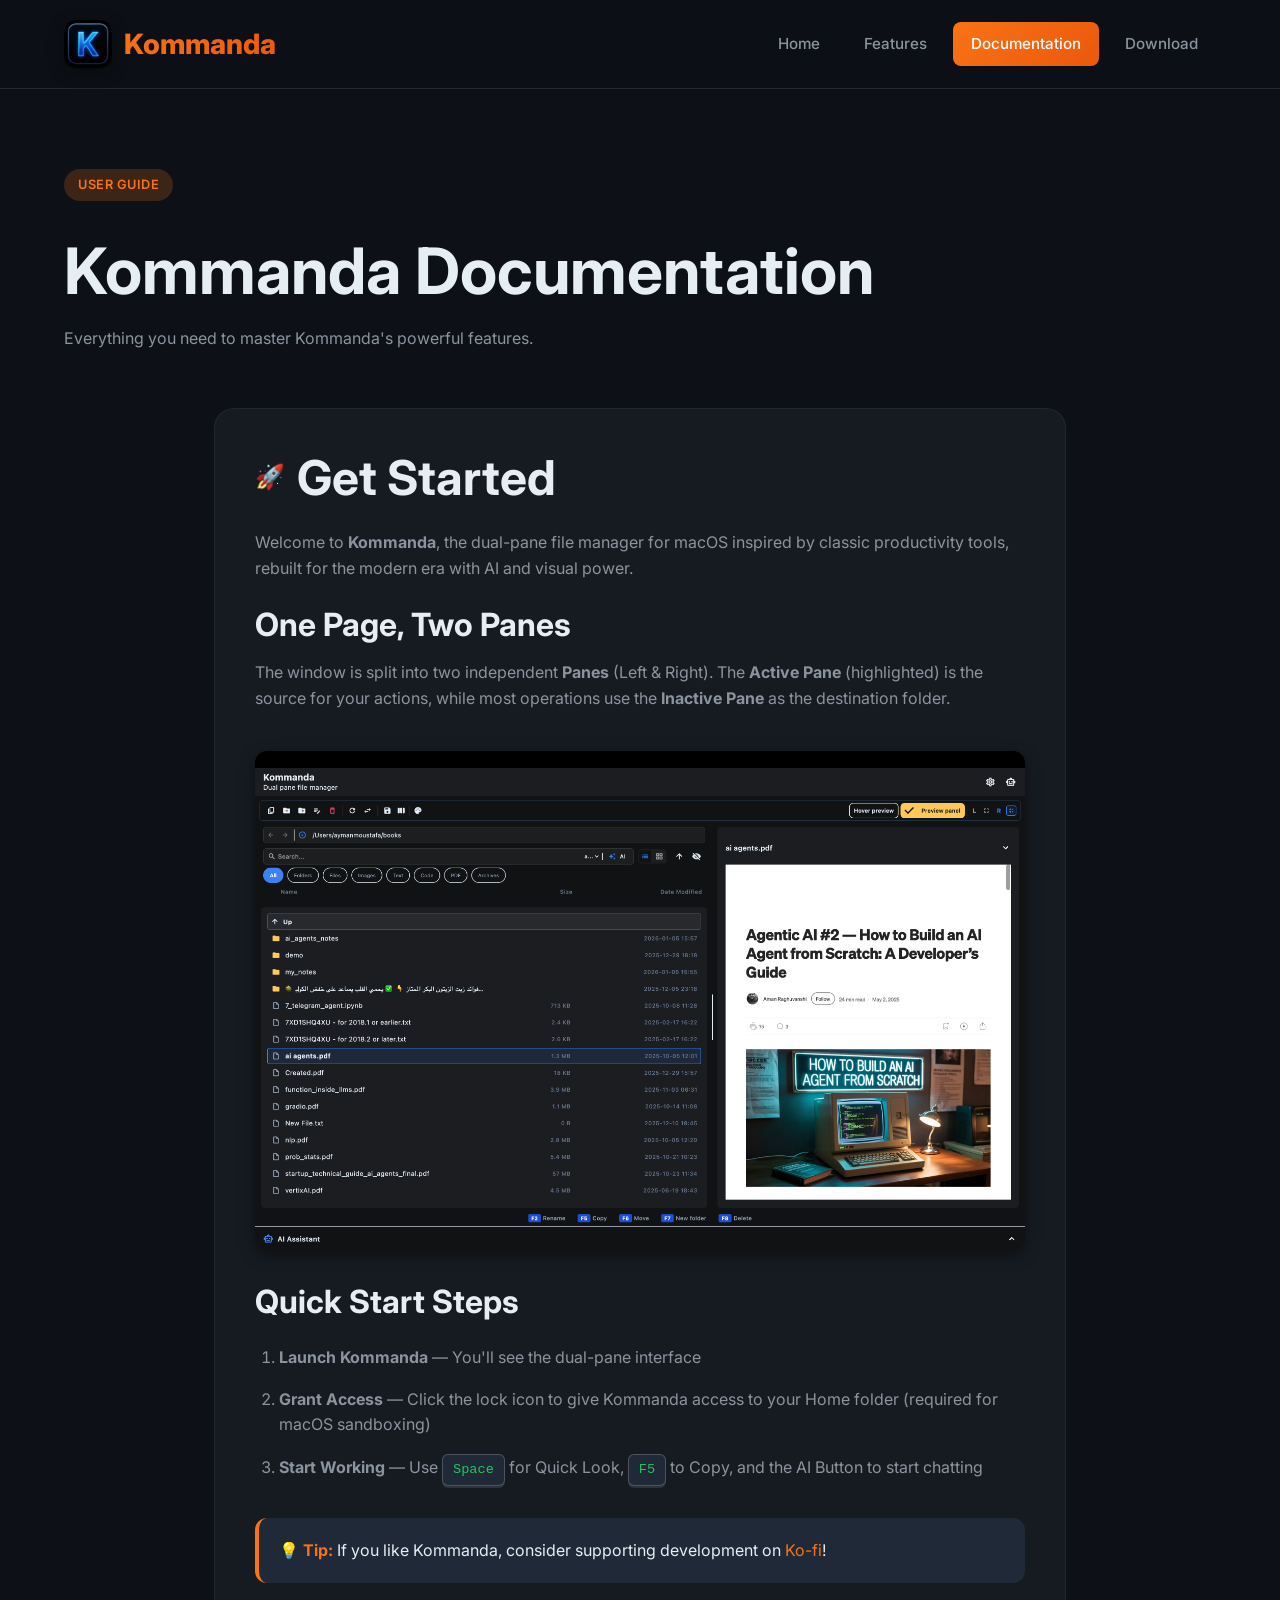
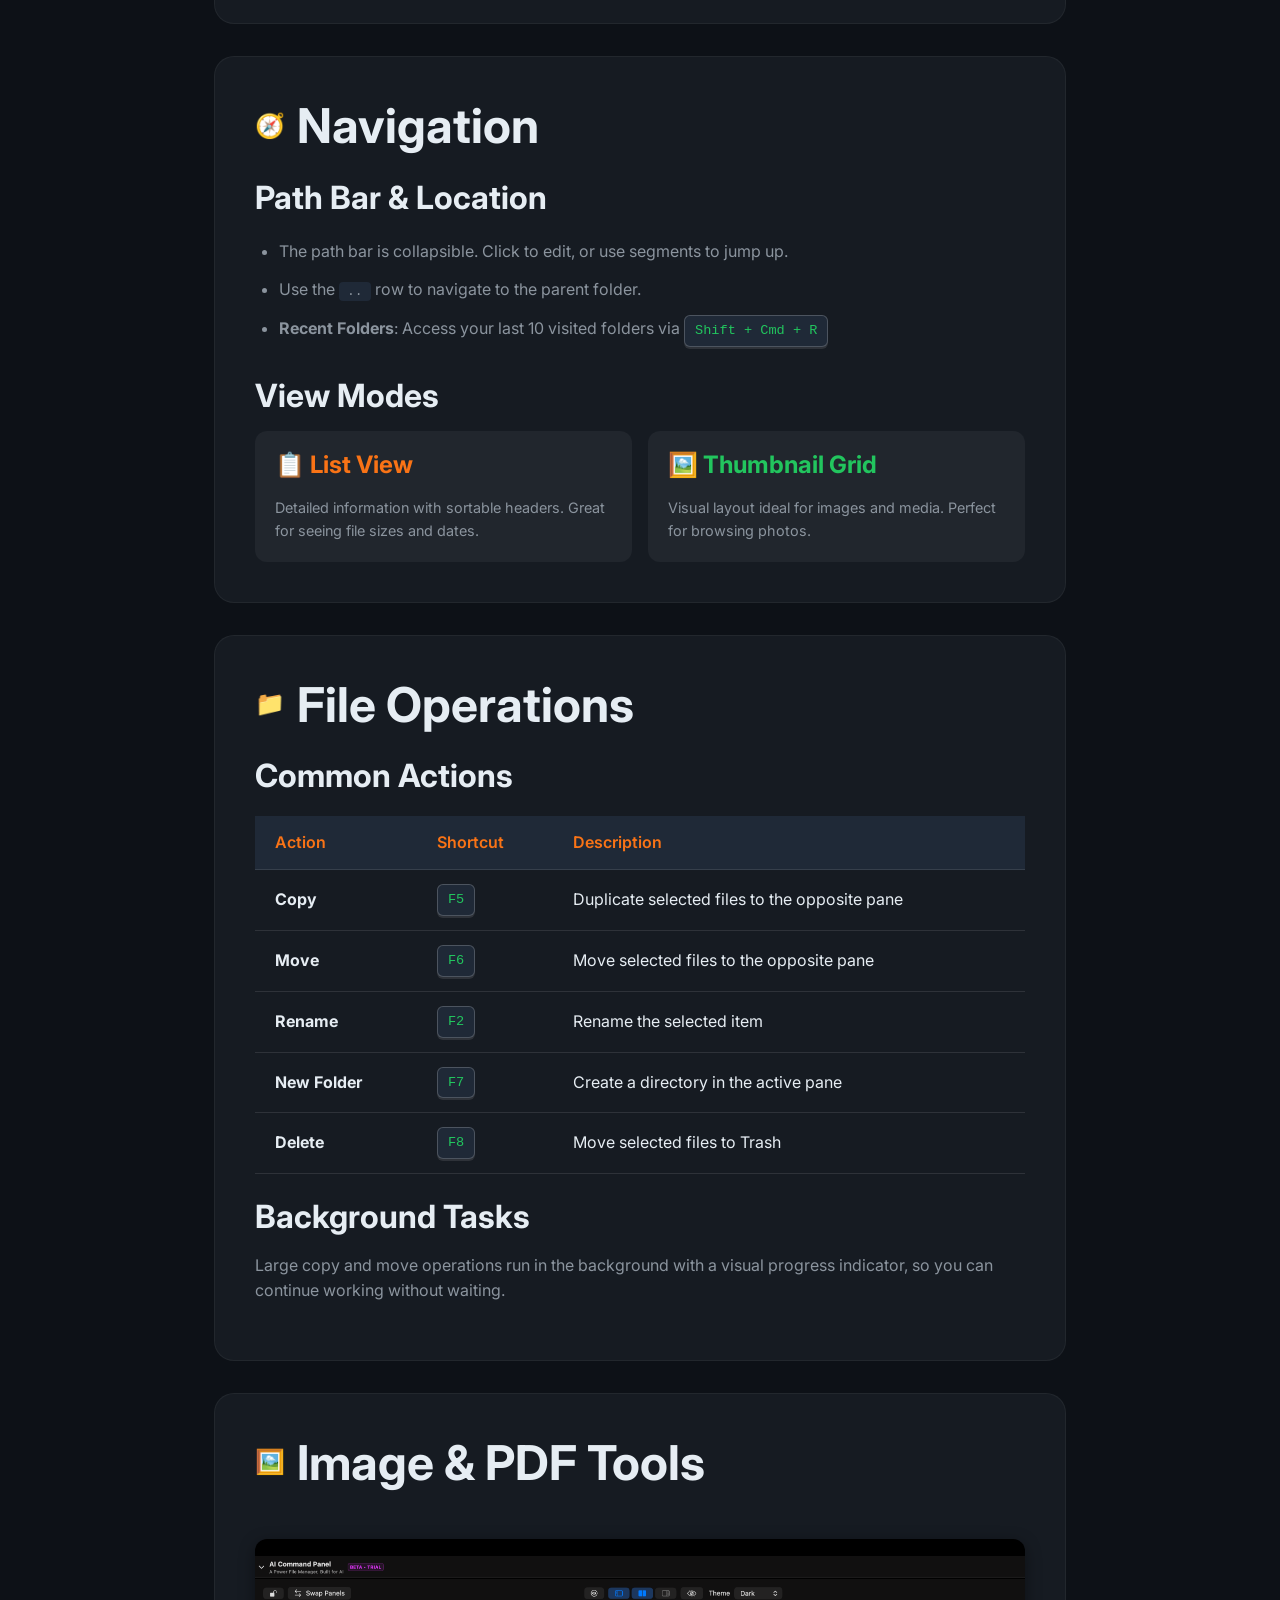
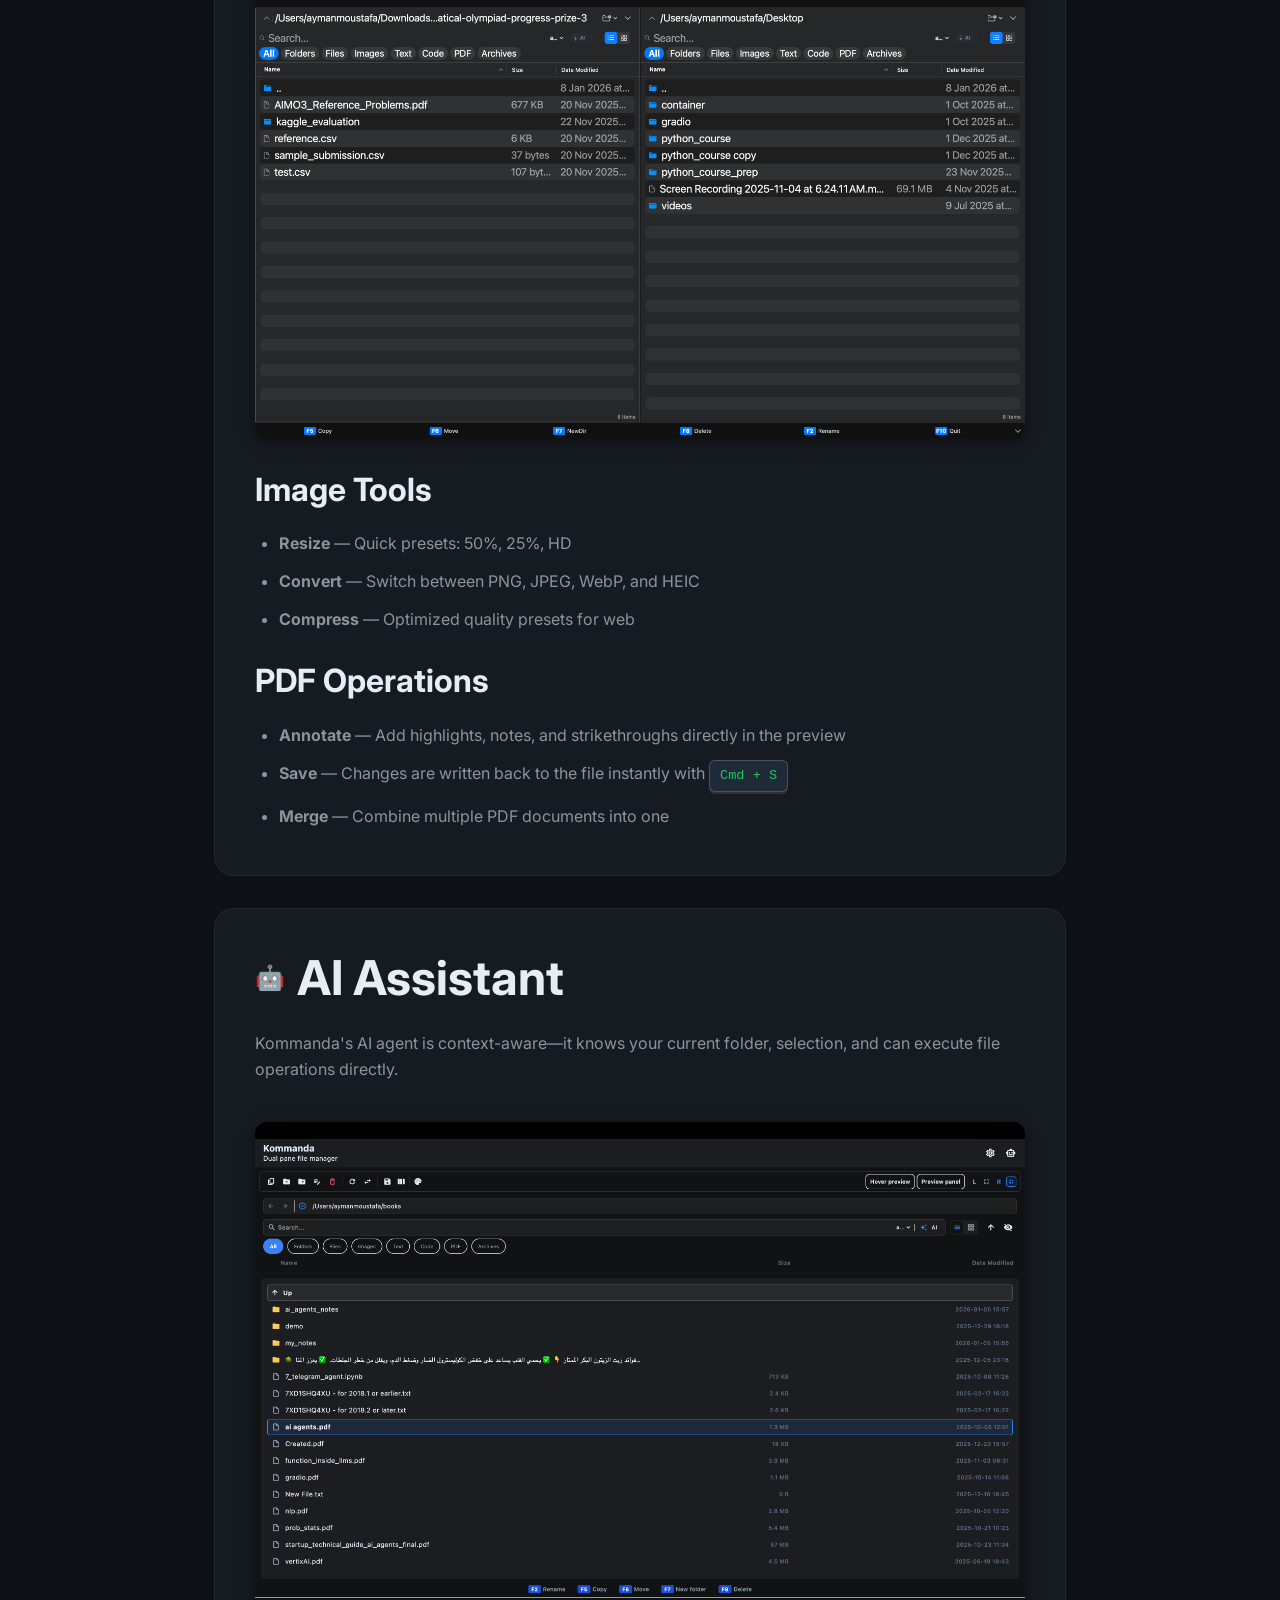
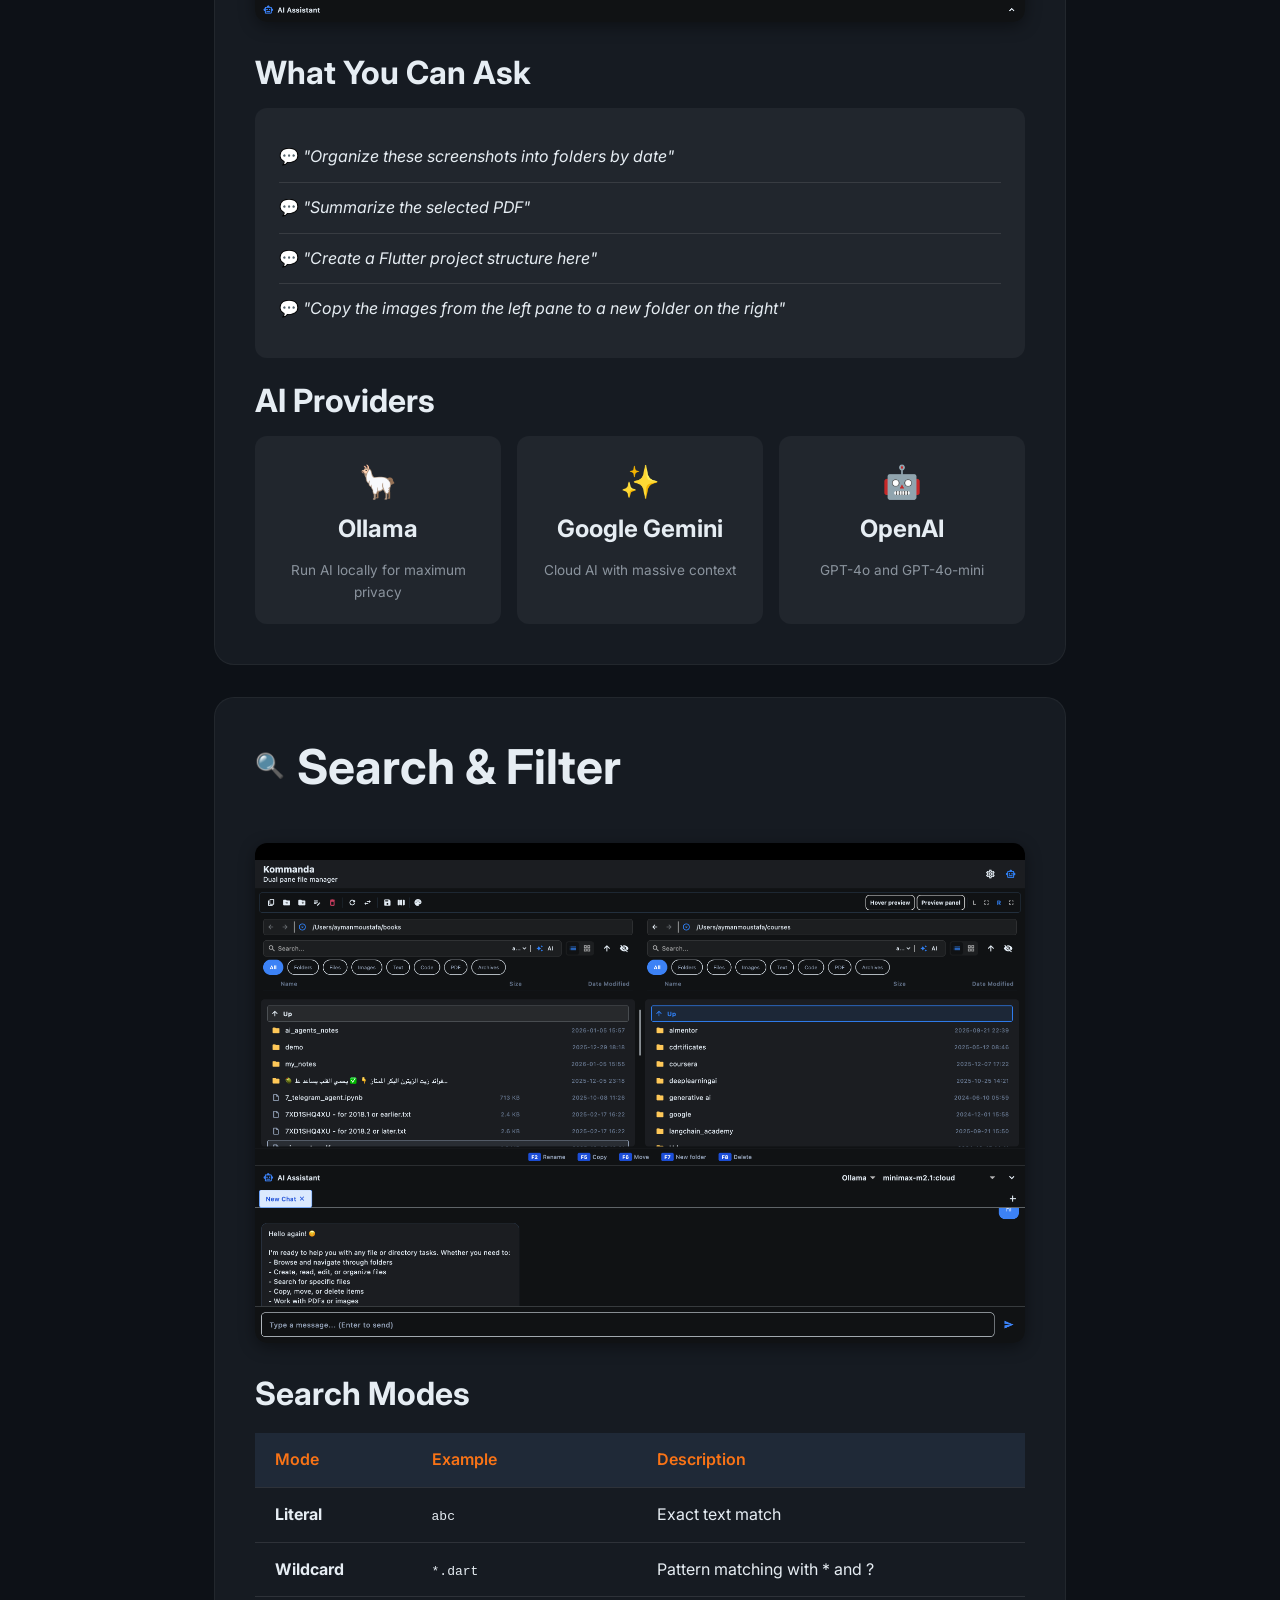
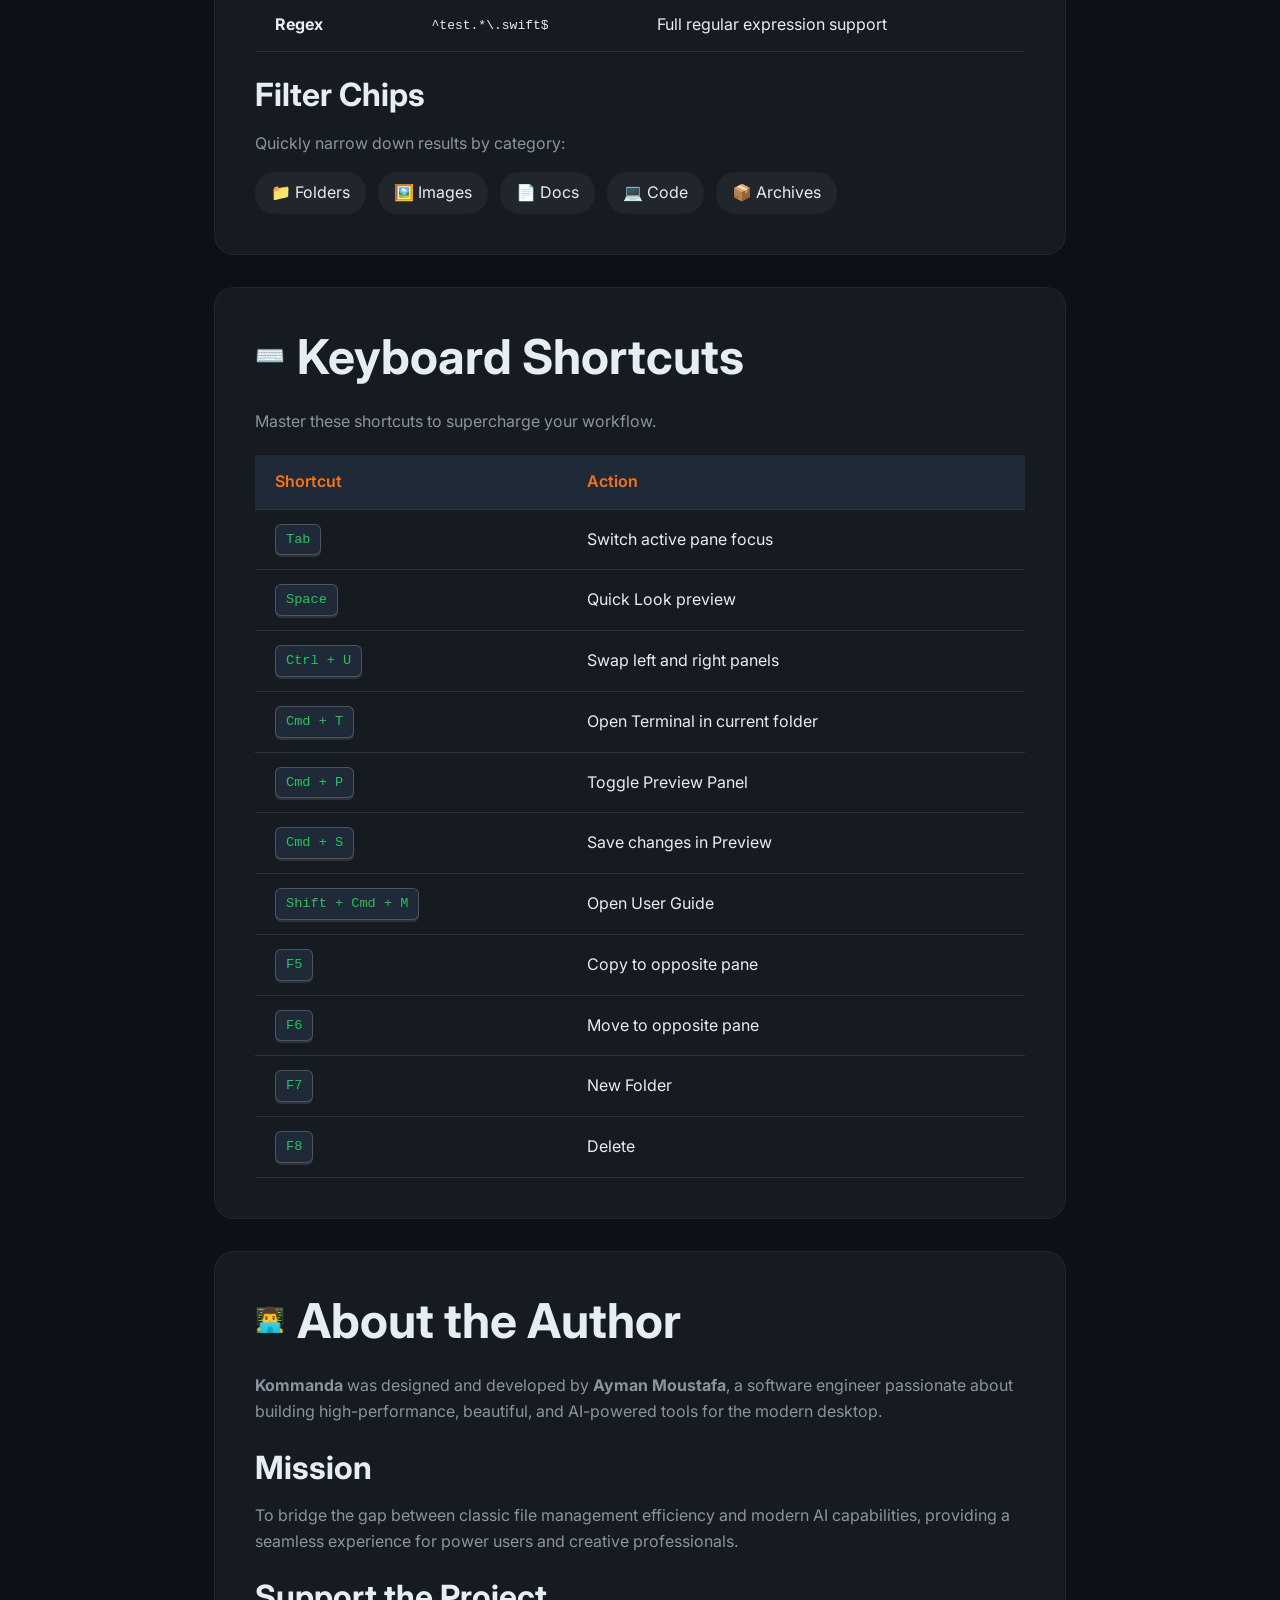
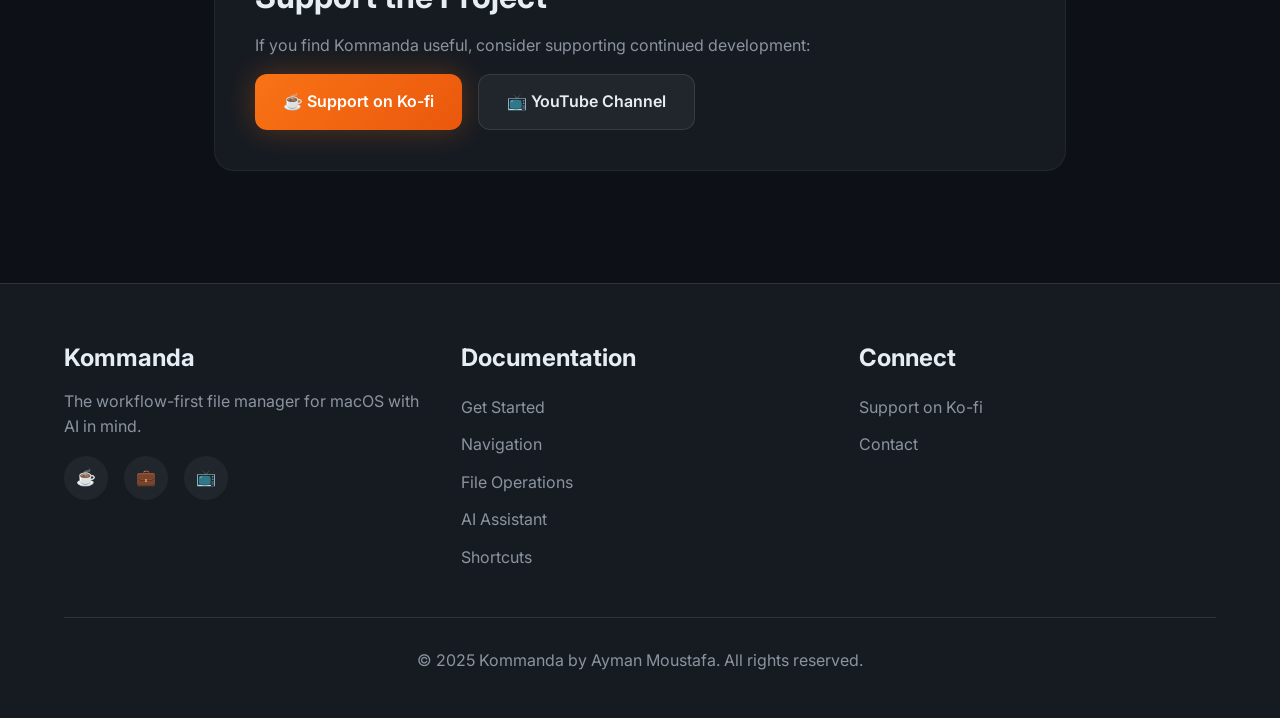
==== documentation.html @ 63f9eded "Launch new Kommanda website with dark theme" ====
<!DOCTYPE html>
<html lang="en">

<head>
    <meta charset="UTF-8">
    <meta name="viewport" content="width=device-width, initial-scale=1.0">
    <title>Documentation – Kommanda File Manager</title>
    <link rel="stylesheet" href="style.css">
    <link rel="icon" type="image/png" href="assets/images/app_icon.png">

    <meta name="description"
        content="Complete documentation for Kommanda: Getting started, navigation, file operations, AI assistant, search, and keyboard shortcuts.">
</head>

<body>
    <!-- Header -->
    <header>
        <div class="container header-content">
            <a href="index.html" class="logo">
                <img src="assets/images/app_icon.png" alt="Kommanda Logo">
                <span class="logo-text">Kommanda</span>
            </a>
            <nav>
                <a href="index.html">Home</a>
                <a href="features.html">Features</a>
                <a href="documentation.html" class="active">Documentation</a>
                <a href="kommanda.html">Download</a>
            </nav>
        </div>
    </header>

    <!-- Docs Header -->
    <section class="section" style="padding-top: 80px; padding-bottom: 40px;">
        <div class="container">
            <span class="badge badge-orange">User Guide</span>
            <h1 class="mt-4">Kommanda Documentation</h1>
            <p>Everything you need to master Kommanda's powerful features.</p>
        </div>
    </section>

    <!-- Documentation Content -->
    <section class="section" style="padding-top: 0;">
        <div class="container docs-content">

            <!-- Getting Started -->
            <div class="docs-section" id="get-started">
                <h2><span>🚀</span> Get Started</h2>
                <p>Welcome to <strong>Kommanda</strong>, the dual-pane file manager for macOS inspired by classic
                    productivity tools, rebuilt for the modern era with AI and visual power.</p>

                <h3 style="margin-top: 24px;">One Page, Two Panes</h3>
                <p>The window is split into two independent <strong>Panes</strong> (Left & Right). The <strong>Active
                        Pane</strong> (highlighted) is the source for your actions, while most operations use the
                    <strong>Inactive Pane</strong> as the destination folder.</p>

                <img src="assets/images/macos/dual-pane-overview.png" alt="Kommanda Dual-Pane Interface">

                <h3>Quick Start Steps</h3>
                <ol style="color: var(--text-secondary); padding-left: 24px;">
                    <li style="padding: 8px 0;"><strong>Launch Kommanda</strong> — You'll see the dual-pane interface
                    </li>
                    <li style="padding: 8px 0;"><strong>Grant Access</strong> — Click the lock icon to give Kommanda
                        access to your Home folder (required for macOS sandboxing)</li>
                    <li style="padding: 8px 0;"><strong>Start Working</strong> — Use <kbd class="kbd">Space</kbd> for
                        Quick Look, <kbd class="kbd">F5</kbd> to Copy, and the AI Button to start chatting</li>
                </ol>

                <div
                    style="margin-top: 24px; padding: 20px; background: var(--bg-tertiary); border-radius: var(--radius-md); border-left: 4px solid var(--accent-orange);">
                    <strong style="color: var(--accent-orange);">💡 Tip:</strong> If you like Kommanda, consider
                    supporting development on <a href="https://ko-fi.com/W7W61DDVO5" target="_blank">Ko-fi</a>!
                </div>
            </div>

            <!-- Navigation -->
            <div class="docs-section" id="navigation">
                <h2><span>🧭</span> Navigation</h2>

                <h3>Path Bar & Location</h3>
                <ul style="color: var(--text-secondary); padding-left: 24px;">
                    <li style="padding: 6px 0;">The path bar is collapsible. Click to edit, or use segments to jump up.
                    </li>
                    <li style="padding: 6px 0;">Use the <code
                            style="background: var(--bg-tertiary); padding: 2px 8px; border-radius: 4px;">..</code> row
                        to navigate to the parent folder.</li>
                    <li style="padding: 6px 0;"><strong>Recent Folders</strong>: Access your last 10 visited folders via
                        <kbd class="kbd">Shift + Cmd + R</kbd></li>
                </ul>

                <h3 style="margin-top: 24px;">View Modes</h3>
                <div style="display: grid; grid-template-columns: 1fr 1fr; gap: 16px; margin-top: 16px;">
                    <div style="background: var(--bg-card); padding: 20px; border-radius: var(--radius-md);">
                        <h4 style="color: var(--accent-orange);">📋 List View</h4>
                        <p style="margin: 0; font-size: 0.9rem;">Detailed information with sortable headers. Great for
                            seeing file sizes and dates.</p>
                    </div>
                    <div style="background: var(--bg-card); padding: 20px; border-radius: var(--radius-md);">
                        <h4 style="color: var(--accent-green);">🖼️ Thumbnail Grid</h4>
                        <p style="margin: 0; font-size: 0.9rem;">Visual layout ideal for images and media. Perfect for
                            browsing photos.</p>
                    </div>
                </div>
            </div>

            <!-- File Operations -->
            <div class="docs-section" id="file-operations">
                <h2><span>📁</span> File Operations</h2>

                <h3>Common Actions</h3>
                <table class="shortcuts-table">
                    <thead>
                        <tr>
                            <th>Action</th>
                            <th>Shortcut</th>
                            <th>Description</th>
                        </tr>
                    </thead>
                    <tbody>
                        <tr>
                            <td><strong>Copy</strong></td>
                            <td><kbd class="kbd">F5</kbd></td>
                            <td>Duplicate selected files to the opposite pane</td>
                        </tr>
                        <tr>
                            <td><strong>Move</strong></td>
                            <td><kbd class="kbd">F6</kbd></td>
                            <td>Move selected files to the opposite pane</td>
                        </tr>
                        <tr>
                            <td><strong>Rename</strong></td>
                            <td><kbd class="kbd">F2</kbd></td>
                            <td>Rename the selected item</td>
                        </tr>
                        <tr>
                            <td><strong>New Folder</strong></td>
                            <td><kbd class="kbd">F7</kbd></td>
                            <td>Create a directory in the active pane</td>
                        </tr>
                        <tr>
                            <td><strong>Delete</strong></td>
                            <td><kbd class="kbd">F8</kbd></td>
                            <td>Move selected files to Trash</td>
                        </tr>
                    </tbody>
                </table>

                <h3 style="margin-top: 24px;">Background Tasks</h3>
                <p>Large copy and move operations run in the background with a visual progress indicator, so you can
                    continue working without waiting.</p>
            </div>

            <!-- Image & PDF -->
            <div class="docs-section" id="image-pdf">
                <h2><span>🖼️</span> Image & PDF Tools</h2>

                <img src="assets/images/macos/pdf-annotation.png" alt="PDF Annotation in Kommanda">

                <h3>Image Tools</h3>
                <ul style="color: var(--text-secondary); padding-left: 24px;">
                    <li style="padding: 6px 0;"><strong>Resize</strong> — Quick presets: 50%, 25%, HD</li>
                    <li style="padding: 6px 0;"><strong>Convert</strong> — Switch between PNG, JPEG, WebP, and HEIC</li>
                    <li style="padding: 6px 0;"><strong>Compress</strong> — Optimized quality presets for web</li>
                </ul>

                <h3 style="margin-top: 24px;">PDF Operations</h3>
                <ul style="color: var(--text-secondary); padding-left: 24px;">
                    <li style="padding: 6px 0;"><strong>Annotate</strong> — Add highlights, notes, and strikethroughs
                        directly in the preview</li>
                    <li style="padding: 6px 0;"><strong>Save</strong> — Changes are written back to the file instantly
                        with <kbd class="kbd">Cmd + S</kbd></li>
                    <li style="padding: 6px 0;"><strong>Merge</strong> — Combine multiple PDF documents into one</li>
                </ul>
            </div>

            <!-- AI Assistant -->
            <div class="docs-section" id="ai-assistant">
                <h2><span>🤖</span> AI Assistant</h2>
                <p>Kommanda's AI agent is context-aware—it knows your current folder, selection, and can execute file
                    operations directly.</p>

                <img src="assets/images/macos/ai-chat-panel.png" alt="AI Assistant Panel">

                <h3>What You Can Ask</h3>
                <div
                    style="background: var(--bg-card); padding: 24px; border-radius: var(--radius-md); margin-top: 16px;">
                    <div style="padding: 12px 0; border-bottom: 1px solid rgba(255,255,255,0.1);">
                        <span style="color: var(--accent-green);">💬</span> <em>"Organize these screenshots into folders
                            by date"</em>
                    </div>
                    <div style="padding: 12px 0; border-bottom: 1px solid rgba(255,255,255,0.1);">
                        <span style="color: var(--accent-green);">💬</span> <em>"Summarize the selected PDF"</em>
                    </div>
                    <div style="padding: 12px 0; border-bottom: 1px solid rgba(255,255,255,0.1);">
                        <span style="color: var(--accent-green);">💬</span> <em>"Create a Flutter project structure
                            here"</em>
                    </div>
                    <div style="padding: 12px 0;">
                        <span style="color: var(--accent-green);">💬</span> <em>"Copy the images from the left pane to a
                            new folder on the right"</em>
                    </div>
                </div>

                <h3 style="margin-top: 24px;">AI Providers</h3>
                <div style="display: grid; grid-template-columns: repeat(3, 1fr); gap: 16px; margin-top: 16px;">
                    <div
                        style="background: var(--bg-card); padding: 20px; border-radius: var(--radius-md); text-align: center;">
                        <div style="font-size: 2rem; margin-bottom: 8px;">🦙</div>
                        <h4>Ollama</h4>
                        <p style="font-size: 0.85rem; margin: 0;">Run AI locally for maximum privacy</p>
                    </div>
                    <div
                        style="background: var(--bg-card); padding: 20px; border-radius: var(--radius-md); text-align: center;">
                        <div style="font-size: 2rem; margin-bottom: 8px;">✨</div>
                        <h4>Google Gemini</h4>
                        <p style="font-size: 0.85rem; margin: 0;">Cloud AI with massive context</p>
                    </div>
                    <div
                        style="background: var(--bg-card); padding: 20px; border-radius: var(--radius-md); text-align: center;">
                        <div style="font-size: 2rem; margin-bottom: 8px;">🤖</div>
                        <h4>OpenAI</h4>
                        <p style="font-size: 0.85rem; margin: 0;">GPT-4o and GPT-4o-mini</p>
                    </div>
                </div>
            </div>

            <!-- Search & Filter -->
            <div class="docs-section" id="search-filter">
                <h2><span>🔍</span> Search & Filter</h2>

                <img src="assets/images/macos/search-filter.png" alt="Search and Filter Interface">

                <h3>Search Modes</h3>
                <table class="shortcuts-table">
                    <thead>
                        <tr>
                            <th>Mode</th>
                            <th>Example</th>
                            <th>Description</th>
                        </tr>
                    </thead>
                    <tbody>
                        <tr>
                            <td><strong>Literal</strong></td>
                            <td><code>abc</code></td>
                            <td>Exact text match</td>
                        </tr>
                        <tr>
                            <td><strong>Wildcard</strong></td>
                            <td><code>*.dart</code></td>
                            <td>Pattern matching with * and ?</td>
                        </tr>
                        <tr>
                            <td><strong>Regex</strong></td>
                            <td><code>^test.*\.swift$</code></td>
                            <td>Full regular expression support</td>
                        </tr>
                    </tbody>
                </table>

                <h3 style="margin-top: 24px;">Filter Chips</h3>
                <p>Quickly narrow down results by category:</p>
                <div style="display: flex; gap: 12px; flex-wrap: wrap; margin-top: 12px;">
                    <span style="background: var(--bg-card); padding: 8px 16px; border-radius: 20px;">📁 Folders</span>
                    <span style="background: var(--bg-card); padding: 8px 16px; border-radius: 20px;">🖼️ Images</span>
                    <span style="background: var(--bg-card); padding: 8px 16px; border-radius: 20px;">📄 Docs</span>
                    <span style="background: var(--bg-card); padding: 8px 16px; border-radius: 20px;">💻 Code</span>
                    <span style="background: var(--bg-card); padding: 8px 16px; border-radius: 20px;">📦 Archives</span>
                </div>
            </div>

            <!-- Keyboard Shortcuts -->
            <div class="docs-section" id="shortcuts">
                <h2><span>⌨️</span> Keyboard Shortcuts</h2>
                <p>Master these shortcuts to supercharge your workflow.</p>

                <table class="shortcuts-table">
                    <thead>
                        <tr>
                            <th>Shortcut</th>
                            <th>Action</th>
                        </tr>
                    </thead>
                    <tbody>
                        <tr>
                            <td><kbd class="kbd">Tab</kbd></td>
                            <td>Switch active pane focus</td>
                        </tr>
                        <tr>
                            <td><kbd class="kbd">Space</kbd></td>
                            <td>Quick Look preview</td>
                        </tr>
                        <tr>
                            <td><kbd class="kbd">Ctrl + U</kbd></td>
                            <td>Swap left and right panels</td>
                        </tr>
                        <tr>
                            <td><kbd class="kbd">Cmd + T</kbd></td>
                            <td>Open Terminal in current folder</td>
                        </tr>
                        <tr>
                            <td><kbd class="kbd">Cmd + P</kbd></td>
                            <td>Toggle Preview Panel</td>
                        </tr>
                        <tr>
                            <td><kbd class="kbd">Cmd + S</kbd></td>
                            <td>Save changes in Preview</td>
                        </tr>
                        <tr>
                            <td><kbd class="kbd">Shift + Cmd + M</kbd></td>
                            <td>Open User Guide</td>
                        </tr>
                        <tr>
                            <td><kbd class="kbd">F5</kbd></td>
                            <td>Copy to opposite pane</td>
                        </tr>
                        <tr>
                            <td><kbd class="kbd">F6</kbd></td>
                            <td>Move to opposite pane</td>
                        </tr>
                        <tr>
                            <td><kbd class="kbd">F7</kbd></td>
                            <td>New Folder</td>
                        </tr>
                        <tr>
                            <td><kbd class="kbd">F8</kbd></td>
                            <td>Delete</td>
                        </tr>
                    </tbody>
                </table>
            </div>

            <!-- About Author -->
            <div class="docs-section" id="about">
                <h2><span>👨‍💻</span> About the Author</h2>
                <p><strong>Kommanda</strong> was designed and developed by <strong>Ayman Moustafa</strong>, a software
                    engineer passionate about building high-performance, beautiful, and AI-powered tools for the modern
                    desktop.</p>

                <h3 style="margin-top: 24px;">Mission</h3>
                <p>To bridge the gap between classic file management efficiency and modern AI capabilities, providing a
                    seamless experience for power users and creative professionals.</p>

                <h3 style="margin-top: 24px;">Support the Project</h3>
                <p>If you find Kommanda useful, consider supporting continued development:</p>
                <div class="btn-group" style="margin-top: 16px;">
                    <a href="https://ko-fi.com/W7W61DDVO5" class="btn btn-primary" target="_blank">☕ Support on
                        Ko-fi</a>
                    <a href="https://www.youtube.com/@BitsNBytesAI" class="btn btn-secondary" target="_blank">📺 YouTube
                        Channel</a>
                </div>
            </div>

        </div>
    </section>

    <!-- Footer -->
    <footer>
        <div class="container">
            <div class="footer-content">
                <div class="footer-section">
                    <h4>Kommanda</h4>
                    <p style="color: var(--text-secondary);">The workflow-first file manager for macOS with AI in mind.
                    </p>
                    <div class="social-links">
                        <a href="https://ko-fi.com/W7W61DDVO5" target="_blank" title="Support on Ko-fi">☕</a>
                        <a href="https://www.linkedin.com/in/ayman-hamed-moustafa/" target="_blank"
                            title="LinkedIn">💼</a>
                        <a href="https://www.youtube.com/@BitsNBytesAI" target="_blank" title="YouTube">📺</a>
                    </div>
                </div>
                <div class="footer-section">
                    <h4>Documentation</h4>
                    <a href="#get-started">Get Started</a>
                    <a href="#navigation">Navigation</a>
                    <a href="#file-operations">File Operations</a>
                    <a href="#ai-assistant">AI Assistant</a>
                    <a href="#shortcuts">Shortcuts</a>
                </div>
                <div class="footer-section">
                    <h4>Connect</h4>
                    <a href="https://ko-fi.com/W7W61DDVO5" target="_blank">Support on Ko-fi</a>
                    <a href="mailto:ayman3000@gmail.com">Contact</a>
                </div>
            </div>
            <div class="footer-bottom">
                <p>&copy; 2025 Kommanda by Ayman Moustafa. All rights reserved.</p>
            </div>
        </div>
    </footer>
</body>

</html>
---- style.css ----
/* =========================================
   Kommanda Website - Design System
   Dark Blue-Grey Theme with Orange/Green Accents
   ========================================= */

/* Google Fonts */
@import url('https://fonts.googleapis.com/css2?family=Inter:wght@300;400;500;600;700;800&display=swap');

/* CSS Variables */
:root {
    /* Colors - Dark Theme */
    --bg-primary: #0d1117;
    --bg-secondary: #161b22;
    --bg-tertiary: #1f2937;
    --bg-card: #21262d;
    --bg-card-hover: #292e36;

    /* Text Colors */
    --text-primary: #e6edf3;
    --text-secondary: #8b949e;
    --text-muted: #6e7681;

    /* Accent Colors */
    --accent-orange: #f97316;
    --accent-orange-light: #fb923c;
    --accent-orange-dark: #ea580c;
    --accent-green: #22c55e;
    --accent-green-light: #4ade80;
    --accent-green-dark: #16a34a;

    /* Blue-Grey Tones */
    --blue-grey-100: #f1f5f9;
    --blue-grey-200: #e2e8f0;
    --blue-grey-300: #cbd5e1;
    --blue-grey-400: #94a3b8;
    --blue-grey-500: #64748b;
    --blue-grey-600: #475569;
    --blue-grey-700: #334155;
    --blue-grey-800: #1e293b;
    --blue-grey-900: #0f172a;

    /* Gradients */
    --gradient-orange: linear-gradient(135deg, #f97316 0%, #ea580c 100%);
    --gradient-green: linear-gradient(135deg, #22c55e 0%, #16a34a 100%);
    --gradient-hero: linear-gradient(135deg, #0d1117 0%, #1e293b 50%, #0f172a 100%);
    --gradient-card: linear-gradient(145deg, rgba(33, 38, 45, 0.9) 0%, rgba(22, 27, 34, 0.95) 100%);

    /* Shadows */
    --shadow-sm: 0 2px 8px rgba(0, 0, 0, 0.3);
    --shadow-md: 0 4px 16px rgba(0, 0, 0, 0.4);
    --shadow-lg: 0 8px 32px rgba(0, 0, 0, 0.5);
    --shadow-glow-orange: 0 0 30px rgba(249, 115, 22, 0.3);
    --shadow-glow-green: 0 0 30px rgba(34, 197, 94, 0.3);

    /* Border Radius */
    --radius-sm: 8px;
    --radius-md: 12px;
    --radius-lg: 20px;
    --radius-xl: 32px;

    /* Transitions */
    --transition-fast: 0.15s ease;
    --transition-normal: 0.3s ease;
    --transition-slow: 0.5s ease;
}

/* Reset & Base */
*,
*::before,
*::after {
    margin: 0;
    padding: 0;
    box-sizing: border-box;
}

html {
    scroll-behavior: smooth;
}

body {
    font-family: 'Inter', -apple-system, BlinkMacSystemFont, 'Segoe UI', Roboto, sans-serif;
    background: var(--bg-primary);
    color: var(--text-primary);
    line-height: 1.6;
    min-height: 100vh;
    overflow-x: hidden;
}

/* Typography */
h1,
h2,
h3,
h4,
h5,
h6 {
    font-weight: 700;
    line-height: 1.2;
    margin-bottom: 1rem;
}

h1 {
    font-size: clamp(2.5rem, 5vw, 4rem);
}

h2 {
    font-size: clamp(2rem, 4vw, 3rem);
}

h3 {
    font-size: clamp(1.5rem, 3vw, 2rem);
}

h4 {
    font-size: clamp(1.25rem, 2.5vw, 1.5rem);
}

p {
    color: var(--text-secondary);
    margin-bottom: 1rem;
}

a {
    color: var(--accent-orange);
    text-decoration: none;
    transition: var(--transition-fast);
}

a:hover {
    color: var(--accent-orange-light);
}

/* Layout */
.container {
    width: 100%;
    max-width: 1200px;
    margin: 0 auto;
    padding: 0 24px;
}

.section {
    padding: 80px 0;
}

/* Header */
header {
    background: rgba(13, 17, 23, 0.95);
    backdrop-filter: blur(20px);
    border-bottom: 1px solid rgba(255, 255, 255, 0.1);
    padding: 20px 0;
    position: sticky;
    top: 0;
    z-index: 1000;
}

.header-content {
    display: flex;
    align-items: center;
    justify-content: space-between;
    flex-wrap: wrap;
    gap: 20px;
}

.logo {
    display: flex;
    align-items: center;
    gap: 12px;
}

.logo img {
    height: 48px;
    border-radius: 12px;
    box-shadow: var(--shadow-md);
}

.logo-text {
    font-size: 1.75rem;
    font-weight: 800;
    background: var(--gradient-orange);
    -webkit-background-clip: text;
    -webkit-text-fill-color: transparent;
    background-clip: text;
}

/* Navigation */
nav {
    display: flex;
    gap: 8px;
    flex-wrap: wrap;
}

nav a {
    padding: 10px 18px;
    border-radius: var(--radius-sm);
    color: var(--text-secondary);
    font-weight: 500;
    font-size: 0.95rem;
    transition: var(--transition-normal);
}

nav a:hover {
    background: var(--bg-card);
    color: var(--text-primary);
}

nav a.active {
    background: var(--gradient-orange);
    color: white;
}

/* Hero Section */
.hero {
    min-height: 80vh;
    display: flex;
    align-items: center;
    background: var(--gradient-hero);
    position: relative;
    overflow: hidden;
}

.hero::before {
    content: '';
    position: absolute;
    top: -50%;
    right: -20%;
    width: 60%;
    height: 150%;
    background: radial-gradient(ellipse, rgba(249, 115, 22, 0.15) 0%, transparent 70%);
    pointer-events: none;
}

.hero::after {
    content: '';
    position: absolute;
    bottom: -30%;
    left: -10%;
    width: 50%;
    height: 100%;
    background: radial-gradient(ellipse, rgba(34, 197, 94, 0.1) 0%, transparent 70%);
    pointer-events: none;
}

.hero-content {
    display: grid;
    grid-template-columns: 1fr 1fr;
    gap: 60px;
    align-items: center;
    position: relative;
    z-index: 1;
}

.hero-text h1 {
    margin-bottom: 1.5rem;
}

.hero-text h1 span {
    background: var(--gradient-orange);
    -webkit-background-clip: text;
    -webkit-text-fill-color: transparent;
    background-clip: text;
}

.hero-text .tagline {
    font-size: 1.25rem;
    color: var(--text-secondary);
    margin-bottom: 2rem;
}

.hero-image {
    position: relative;
}

.hero-image img {
    width: 100%;
    border-radius: var(--radius-lg);
    box-shadow: var(--shadow-lg), var(--shadow-glow-orange);
    transition: var(--transition-slow);
}

.hero-image:hover img {
    transform: translateY(-8px) scale(1.02);
    box-shadow: 0 20px 60px rgba(249, 115, 22, 0.4);
}

/* App Icon */
.app-icon {
    width: 140px;
    height: 140px;
    border-radius: 32px;
    box-shadow: var(--shadow-lg), var(--shadow-glow-orange);
    transition: var(--transition-normal);
    margin-bottom: 24px;
}

.app-icon:hover {
    transform: scale(1.08) rotate(2deg);
}

/* Buttons */
.btn {
    display: inline-flex;
    align-items: center;
    gap: 10px;
    padding: 14px 28px;
    border-radius: var(--radius-md);
    font-weight: 600;
    font-size: 1rem;
    cursor: pointer;
    border: none;
    transition: var(--transition-normal);
    text-decoration: none;
}

.btn-primary {
    background: var(--gradient-orange);
    color: white;
    box-shadow: var(--shadow-glow-orange);
}

.btn-primary:hover {
    transform: translateY(-3px);
    box-shadow: 0 12px 40px rgba(249, 115, 22, 0.5);
    color: white;
}

.btn-secondary {
    background: var(--bg-card);
    color: var(--text-primary);
    border: 1px solid rgba(255, 255, 255, 0.1);
}

.btn-secondary:hover {
    background: var(--bg-card-hover);
    border-color: var(--accent-green);
    color: var(--accent-green);
}

.btn-green {
    background: var(--gradient-green);
    color: white;
    box-shadow: var(--shadow-glow-green);
}

.btn-green:hover {
    transform: translateY(-3px);
    box-shadow: 0 12px 40px rgba(34, 197, 94, 0.5);
    color: white;
}

.btn-group {
    display: flex;
    gap: 16px;
    flex-wrap: wrap;
}

/* Feature Cards */
.features-grid {
    display: grid;
    grid-template-columns: repeat(auto-fit, minmax(320px, 1fr));
    gap: 24px;
}

.feature-card {
    background: var(--gradient-card);
    border: 1px solid rgba(255, 255, 255, 0.08);
    border-radius: var(--radius-lg);
    padding: 32px;
    transition: var(--transition-normal);
    position: relative;
    overflow: hidden;
}

.feature-card::before {
    content: '';
    position: absolute;
    top: 0;
    left: 0;
    width: 100%;
    height: 3px;
    background: var(--gradient-orange);
    opacity: 0;
    transition: var(--transition-normal);
}

.feature-card:hover {
    transform: translateY(-8px);
    border-color: rgba(249, 115, 22, 0.3);
    box-shadow: var(--shadow-lg);
}

.feature-card:hover::before {
    opacity: 1;
}

.feature-icon {
    width: 56px;
    height: 56px;
    border-radius: var(--radius-md);
    background: var(--gradient-orange);
    display: flex;
    align-items: center;
    justify-content: center;
    font-size: 1.5rem;
    margin-bottom: 20px;
}

.feature-icon.green {
    background: var(--gradient-green);
}

.feature-card h3 {
    font-size: 1.25rem;
    margin-bottom: 12px;
}

.feature-card p {
    font-size: 0.95rem;
    line-height: 1.7;
}

/* Screenshot Gallery */
.gallery {
    display: grid;
    grid-template-columns: repeat(auto-fit, minmax(400px, 1fr));
    gap: 24px;
}

.gallery-item {
    position: relative;
    border-radius: var(--radius-lg);
    overflow: hidden;
    cursor: pointer;
    transition: var(--transition-normal);
}

.gallery-item img {
    width: 100%;
    display: block;
    transition: var(--transition-slow);
}

.gallery-item:hover {
    transform: scale(1.02);
    box-shadow: var(--shadow-lg);
}

.gallery-item:hover img {
    transform: scale(1.05);
}

.gallery-caption {
    position: absolute;
    bottom: 0;
    left: 0;
    right: 0;
    padding: 20px;
    background: linear-gradient(transparent, rgba(0, 0, 0, 0.8));
    color: white;
    font-weight: 500;
}

/* Documentation */
.docs-content {
    max-width: 900px;
    margin: 0 auto;
}

.docs-section {
    background: var(--bg-secondary);
    border-radius: var(--radius-lg);
    padding: 40px;
    margin-bottom: 32px;
    border: 1px solid rgba(255, 255, 255, 0.05);
}

.docs-section h2 {
    display: flex;
    align-items: center;
    gap: 12px;
    margin-bottom: 24px;
}

.docs-section h2 span {
    font-size: 1.5rem;
}

.docs-section img {
    width: 100%;
    border-radius: var(--radius-md);
    margin: 24px 0;
    box-shadow: var(--shadow-md);
}

/* Keyboard Shortcuts Table */
.shortcuts-table {
    width: 100%;
    border-collapse: collapse;
    margin-top: 20px;
}

.shortcuts-table th,
.shortcuts-table td {
    padding: 14px 20px;
    text-align: left;
    border-bottom: 1px solid rgba(255, 255, 255, 0.1);
}

.shortcuts-table th {
    background: var(--bg-tertiary);
    font-weight: 600;
    color: var(--accent-orange);
}

.shortcuts-table tr:hover {
    background: rgba(249, 115, 22, 0.05);
}

.kbd {
    display: inline-block;
    padding: 4px 10px;
    background: var(--bg-tertiary);
    border: 1px solid rgba(255, 255, 255, 0.2);
    border-radius: 6px;
    font-family: 'SF Mono', Monaco, monospace;
    font-size: 0.85rem;
    color: var(--accent-green);
    box-shadow: 0 2px 0 rgba(255, 255, 255, 0.1);
}

/* Footer */
footer {
    background: var(--bg-secondary);
    border-top: 1px solid rgba(255, 255, 255, 0.1);
    padding: 60px 0 30px;
}

.footer-content {
    display: grid;
    grid-template-columns: repeat(auto-fit, minmax(200px, 1fr));
    gap: 40px;
    margin-bottom: 40px;
}

.footer-section h4 {
    color: var(--text-primary);
    margin-bottom: 16px;
}

.footer-section a {
    display: block;
    color: var(--text-secondary);
    padding: 6px 0;
}

.footer-section a:hover {
    color: var(--accent-orange);
}

.footer-bottom {
    text-align: center;
    padding-top: 30px;
    border-top: 1px solid rgba(255, 255, 255, 0.1);
    color: var(--text-muted);
}

.social-links {
    display: flex;
    gap: 16px;
    margin-top: 16px;
}

.social-links a {
    width: 44px;
    height: 44px;
    border-radius: 50%;
    background: var(--bg-card);
    display: flex;
    align-items: center;
    justify-content: center;
    transition: var(--transition-normal);
}

.social-links a:hover {
    background: var(--accent-orange);
    transform: translateY(-3px);
}

/* Badges */
.badge {
    display: inline-block;
    padding: 6px 14px;
    border-radius: 20px;
    font-size: 0.8rem;
    font-weight: 600;
    text-transform: uppercase;
    letter-spacing: 0.5px;
}

.badge-orange {
    background: rgba(249, 115, 22, 0.2);
    color: var(--accent-orange);
}

.badge-green {
    background: rgba(34, 197, 94, 0.2);
    color: var(--accent-green);
}

/* Animations */
@keyframes fadeInUp {
    from {
        opacity: 0;
        transform: translateY(30px);
    }

    to {
        opacity: 1;
        transform: translateY(0);
    }
}

@keyframes float {

    0%,
    100% {
        transform: translateY(0);
    }

    50% {
        transform: translateY(-10px);
    }
}

.fade-in-up {
    animation: fadeInUp 0.6s ease forwards;
}

.float {
    animation: float 4s ease-in-out infinite;
}

/* Responsive - Tablet */
@media (max-width: 900px) {
    .hero-content {
        grid-template-columns: 1fr;
        text-align: center;
    }

    .hero-text .btn-group {
        justify-content: center;
    }

    .gallery {
        grid-template-columns: 1fr;
    }

    /* Fix two-column sections on tablet */
    [style*="grid-template-columns: 1fr 1fr"] {
        display: block !important;
    }

    [style*="grid-template-columns: 1fr 1fr"]>* {
        margin-bottom: 30px;
    }
}

/* Responsive - Mobile */
@media (max-width: 600px) {

    /* Container padding */
    .container {
        padding: 0 16px;
    }

    /* Header - Stack vertically */
    .header-content {
        flex-direction: column;
        gap: 16px;
        padding: 12px 0;
    }

    .logo img {
        height: 40px;
    }

    .logo-text {
        font-size: 1.4rem;
    }

    /* Navigation - Compact pills */
    nav {
        justify-content: center;
        gap: 6px;
        width: 100%;
    }

    nav a {
        padding: 8px 12px;
        font-size: 0.85rem;
    }

    /* Hero adjustments */
    .hero {
        min-height: auto;
        padding: 60px 0;
    }

    .app-icon {
        width: 100px;
        height: 100px;
        border-radius: 24px;
    }

    .hero-text .tagline {
        font-size: 1rem;
    }

    /* Section padding */
    .section {
        padding: 50px 0;
    }

    /* Buttons - Full width on mobile */
    .btn {
        padding: 12px 20px;
        font-size: 0.95rem;
        width: 100%;
        justify-content: center;
    }

    .btn-group {
        flex-direction: column;
        width: 100%;
    }

    /* Feature cards */
    .features-grid {
        grid-template-columns: 1fr;
        gap: 16px;
    }

    .feature-card {
        padding: 24px;
    }

    .feature-icon {
        width: 48px;
        height: 48px;
        font-size: 1.25rem;
    }

    /* Gallery */
    .gallery {
        grid-template-columns: 1fr;
        gap: 16px;
    }

    .gallery-item {
        border-radius: var(--radius-md);
    }

    .gallery-caption {
        padding: 12px;
        font-size: 0.9rem;
    }

    /* Documentation */
    .docs-section {
        padding: 20px;
        margin-bottom: 20px;
    }

    .docs-section h2 {
        font-size: 1.3rem;
    }

    /* Tables - Horizontal scroll on mobile */
    .shortcuts-table {
        display: block;
        overflow-x: auto;
        white-space: nowrap;
    }

    .shortcuts-table th,
    .shortcuts-table td {
        padding: 10px 12px;
        font-size: 0.85rem;
    }

    /* Keyboard shortcuts */
    .kbd {
        padding: 3px 8px;
        font-size: 0.75rem;
    }

    /* Footer */
    footer {
        padding: 40px 0 20px;
    }

    .footer-content {
        grid-template-columns: 1fr;
        gap: 30px;
        text-align: center;
    }

    .social-links {
        justify-content: center;
    }

    /* Platform grid on download page */
    .docs-section[style*="margin: 0"] {
        margin-bottom: 20px !important;
    }

    /* AI providers grid */
    [style*="grid-template-columns: repeat(3, 1fr)"] {
        display: grid !important;
        grid-template-columns: 1fr !important;
        gap: 12px !important;
    }

    /* Two column grids on features page */
    [style*="grid-template-columns: 1fr 1fr"][style*="gap: 16px"] {
        display: grid !important;
        grid-template-columns: 1fr !important;
    }
}

/* Extra small devices */
@media (max-width: 380px) {
    h1 {
        font-size: 1.75rem;
    }

    h2 {
        font-size: 1.5rem;
    }

    h3 {
        font-size: 1.25rem;
    }

    nav a {
        padding: 6px 10px;
        font-size: 0.8rem;
    }

    .app-icon {
        width: 80px;
        height: 80px;
    }
}

/* Utility Classes */
.text-center {
    text-align: center;
}

.text-orange {
    color: var(--accent-orange);
}

.text-green {
    color: var(--accent-green);
}

.mb-1 {
    margin-bottom: 8px;
}

.mb-2 {
    margin-bottom: 16px;
}

.mb-3 {
    margin-bottom: 24px;
}

.mb-4 {
    margin-bottom: 32px;
}

.mt-4 {
    margin-top: 32px;
}

/* Mobile-specific utilities */
@media (max-width: 600px) {
    .hide-mobile {
        display: none !important;
    }

    .text-center-mobile {
        text-align: center !important;
    }
}
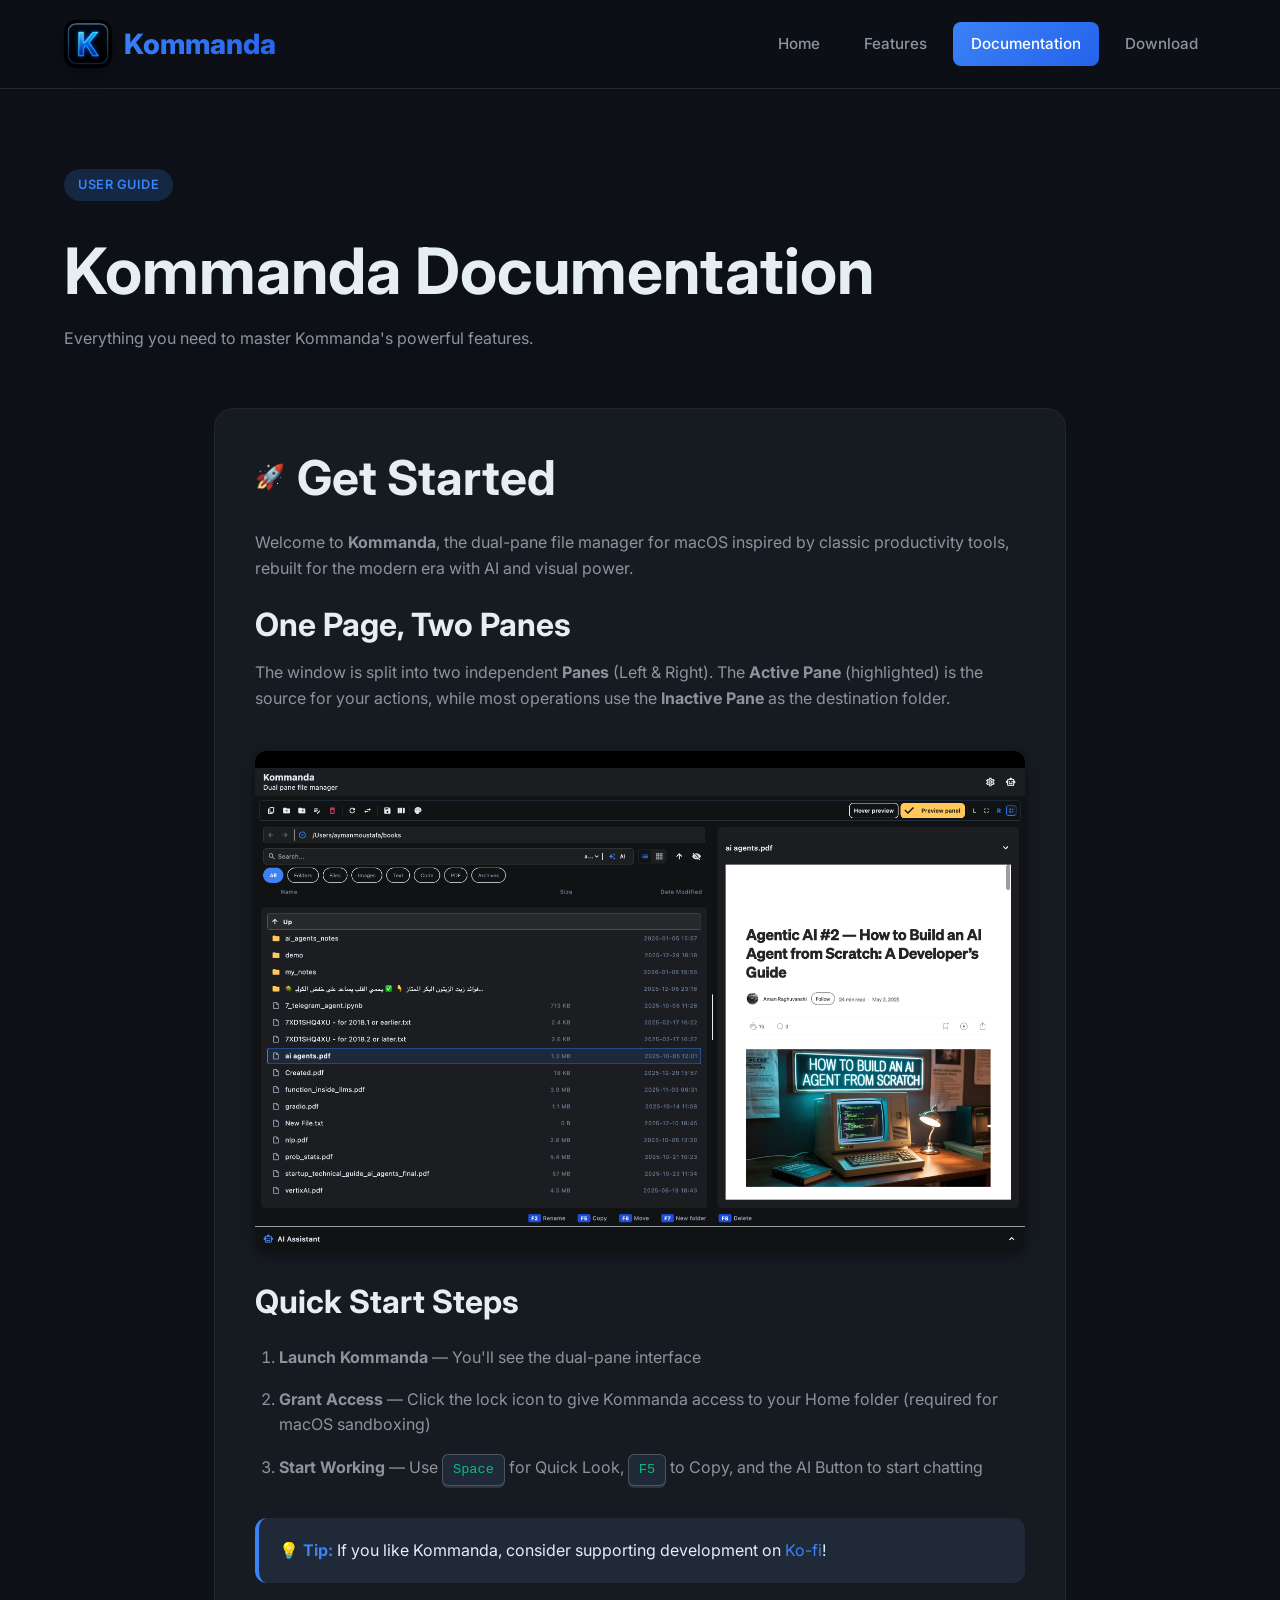
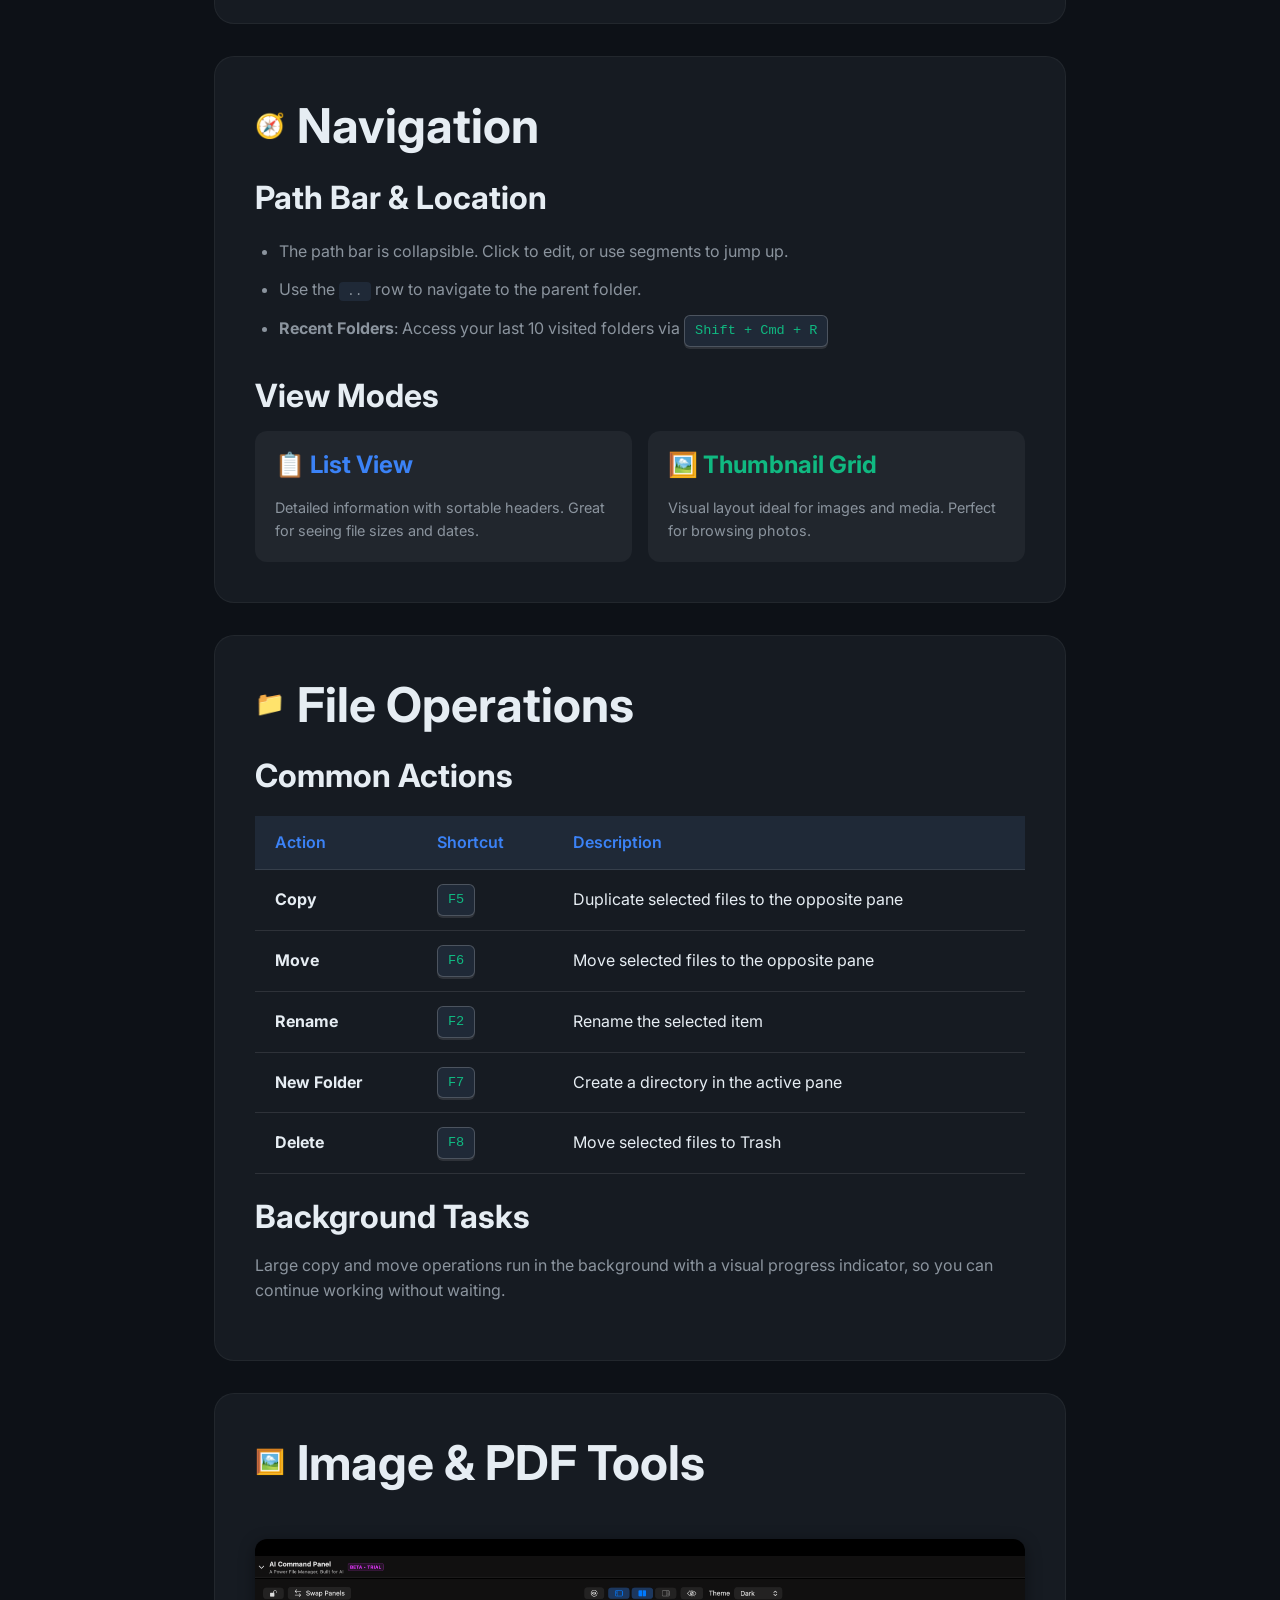
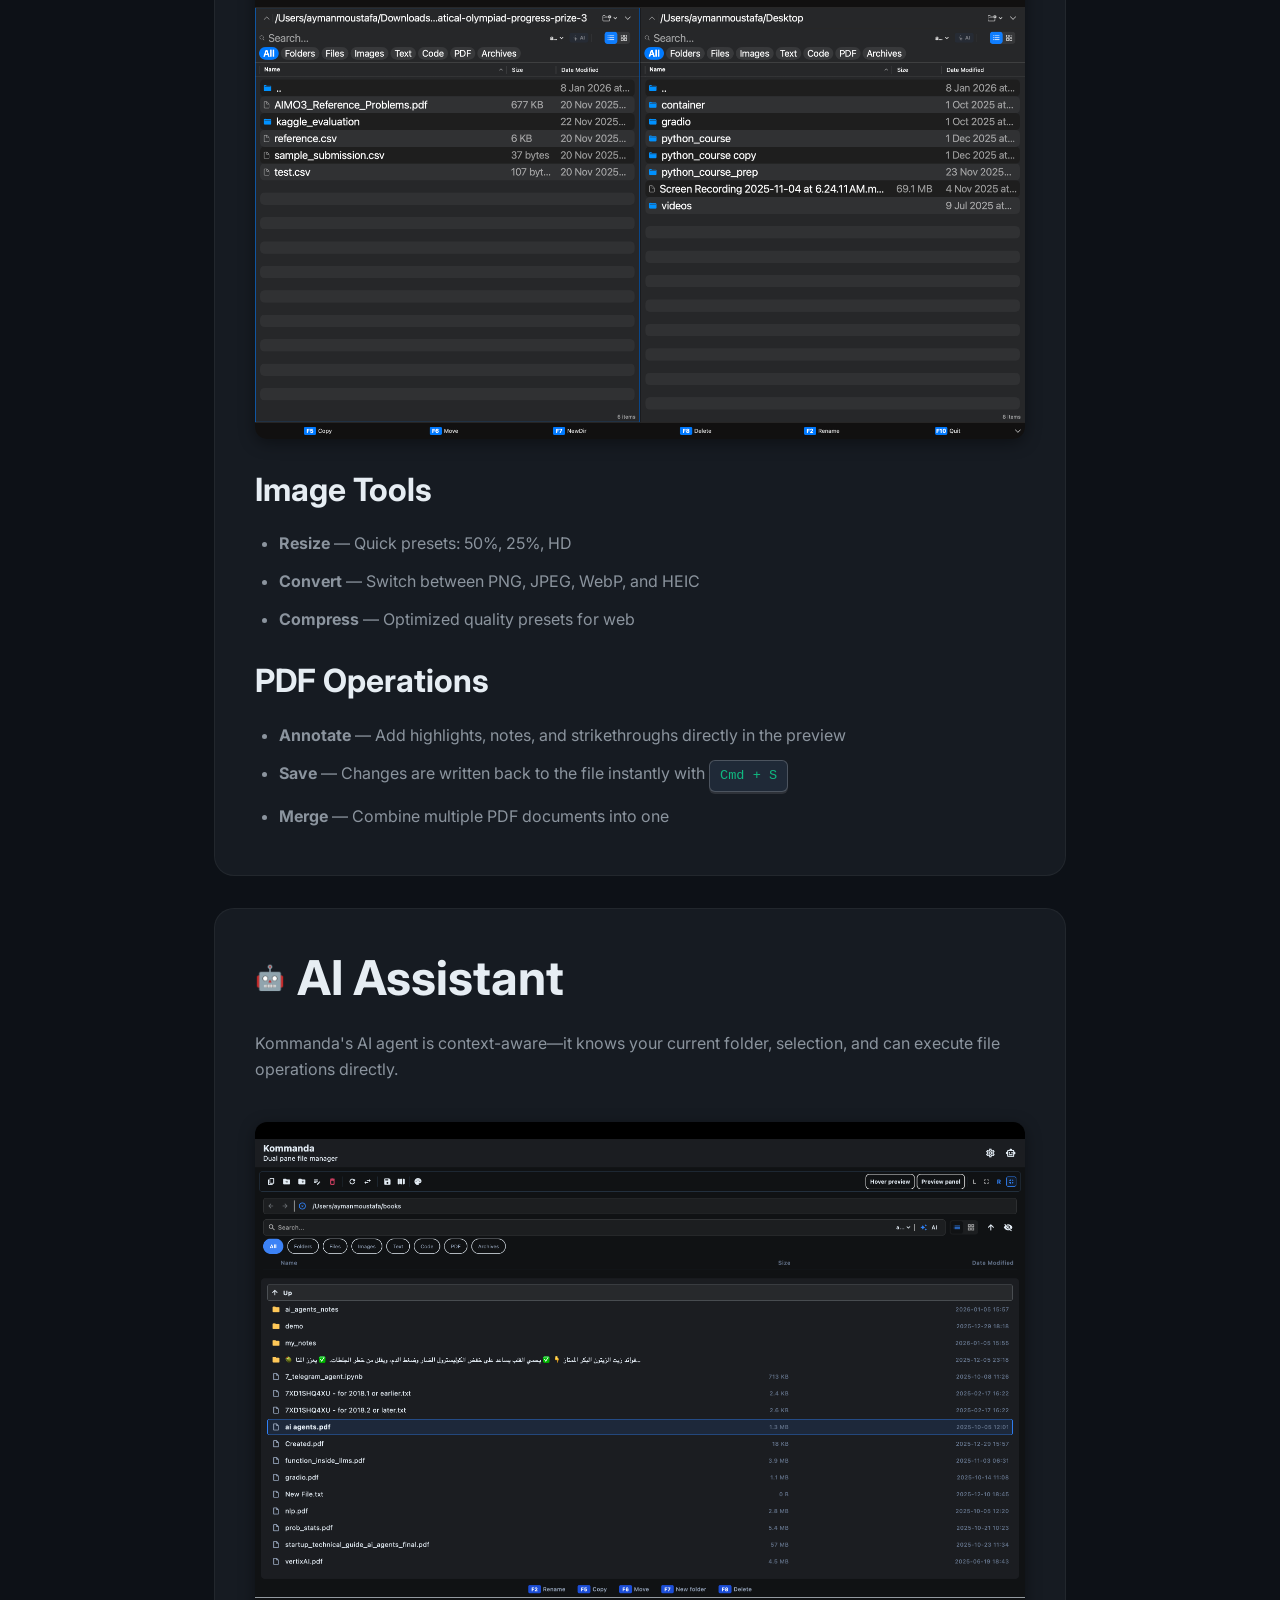
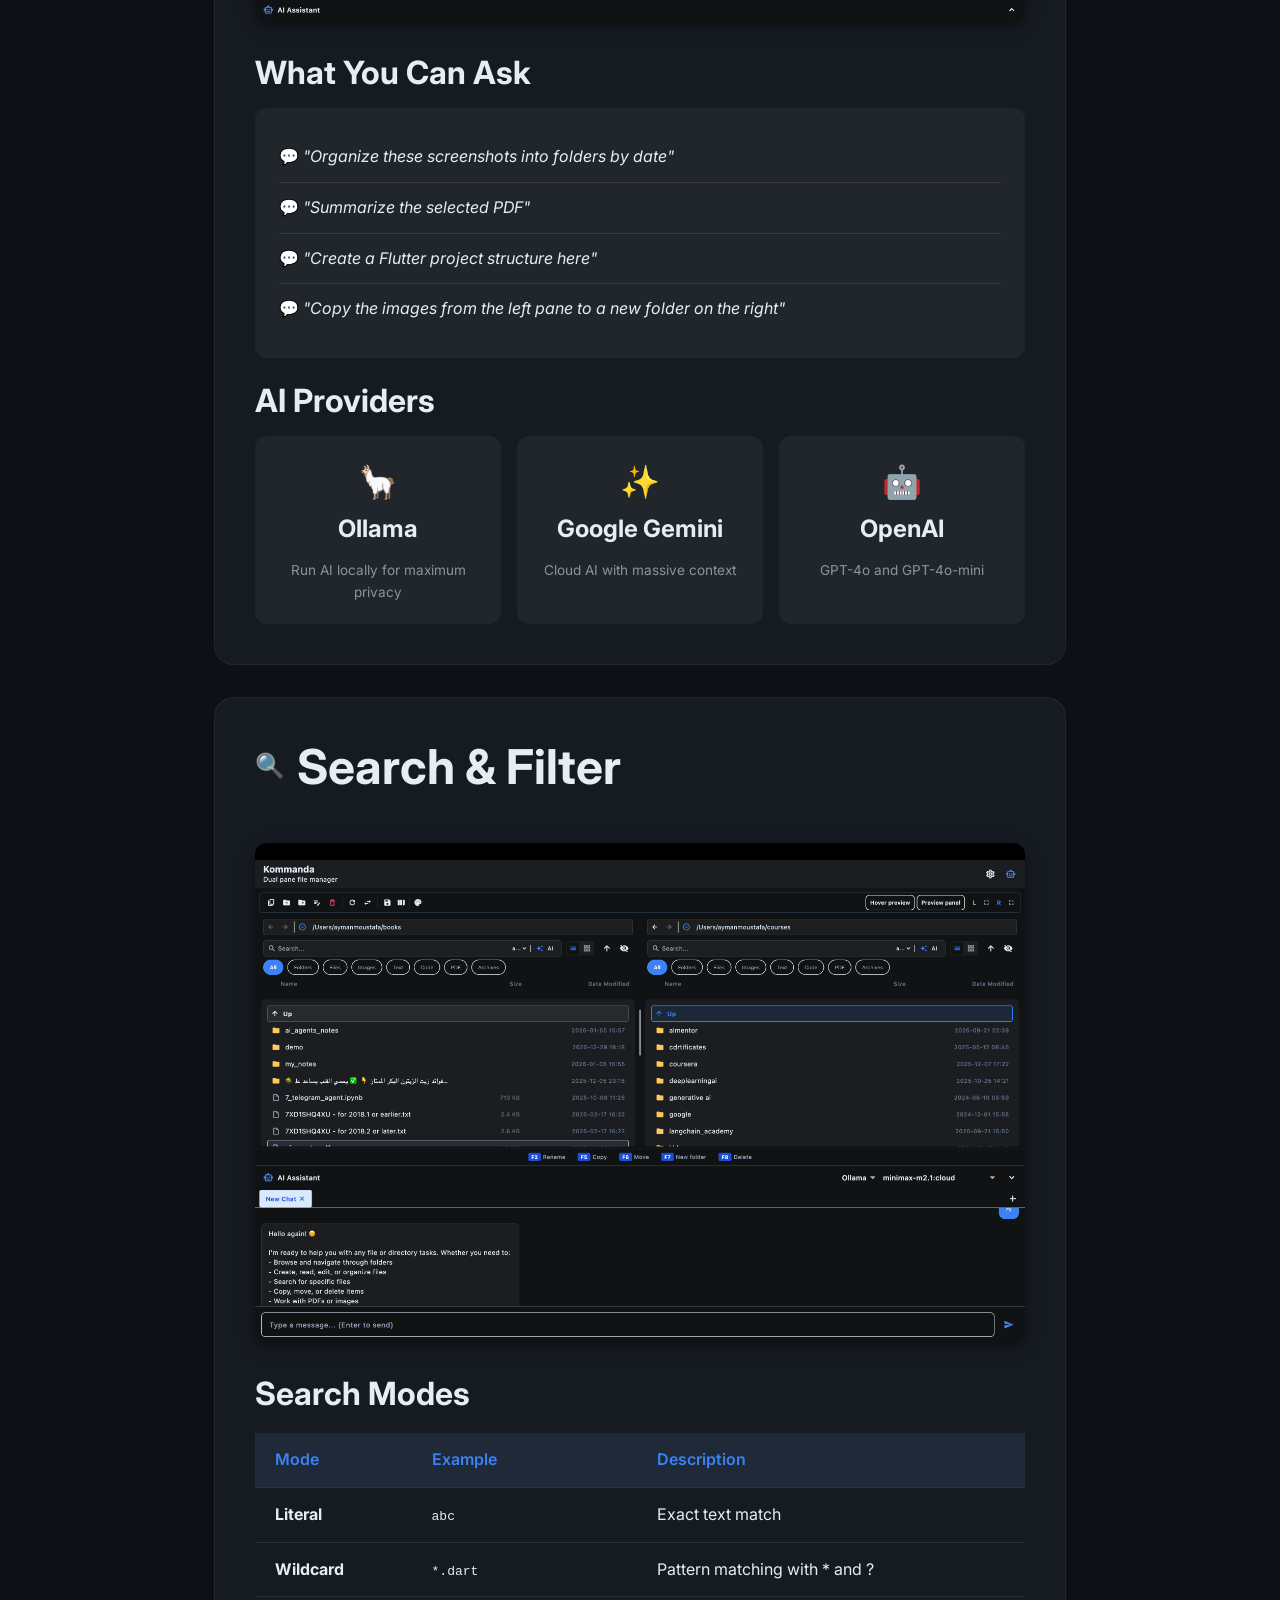
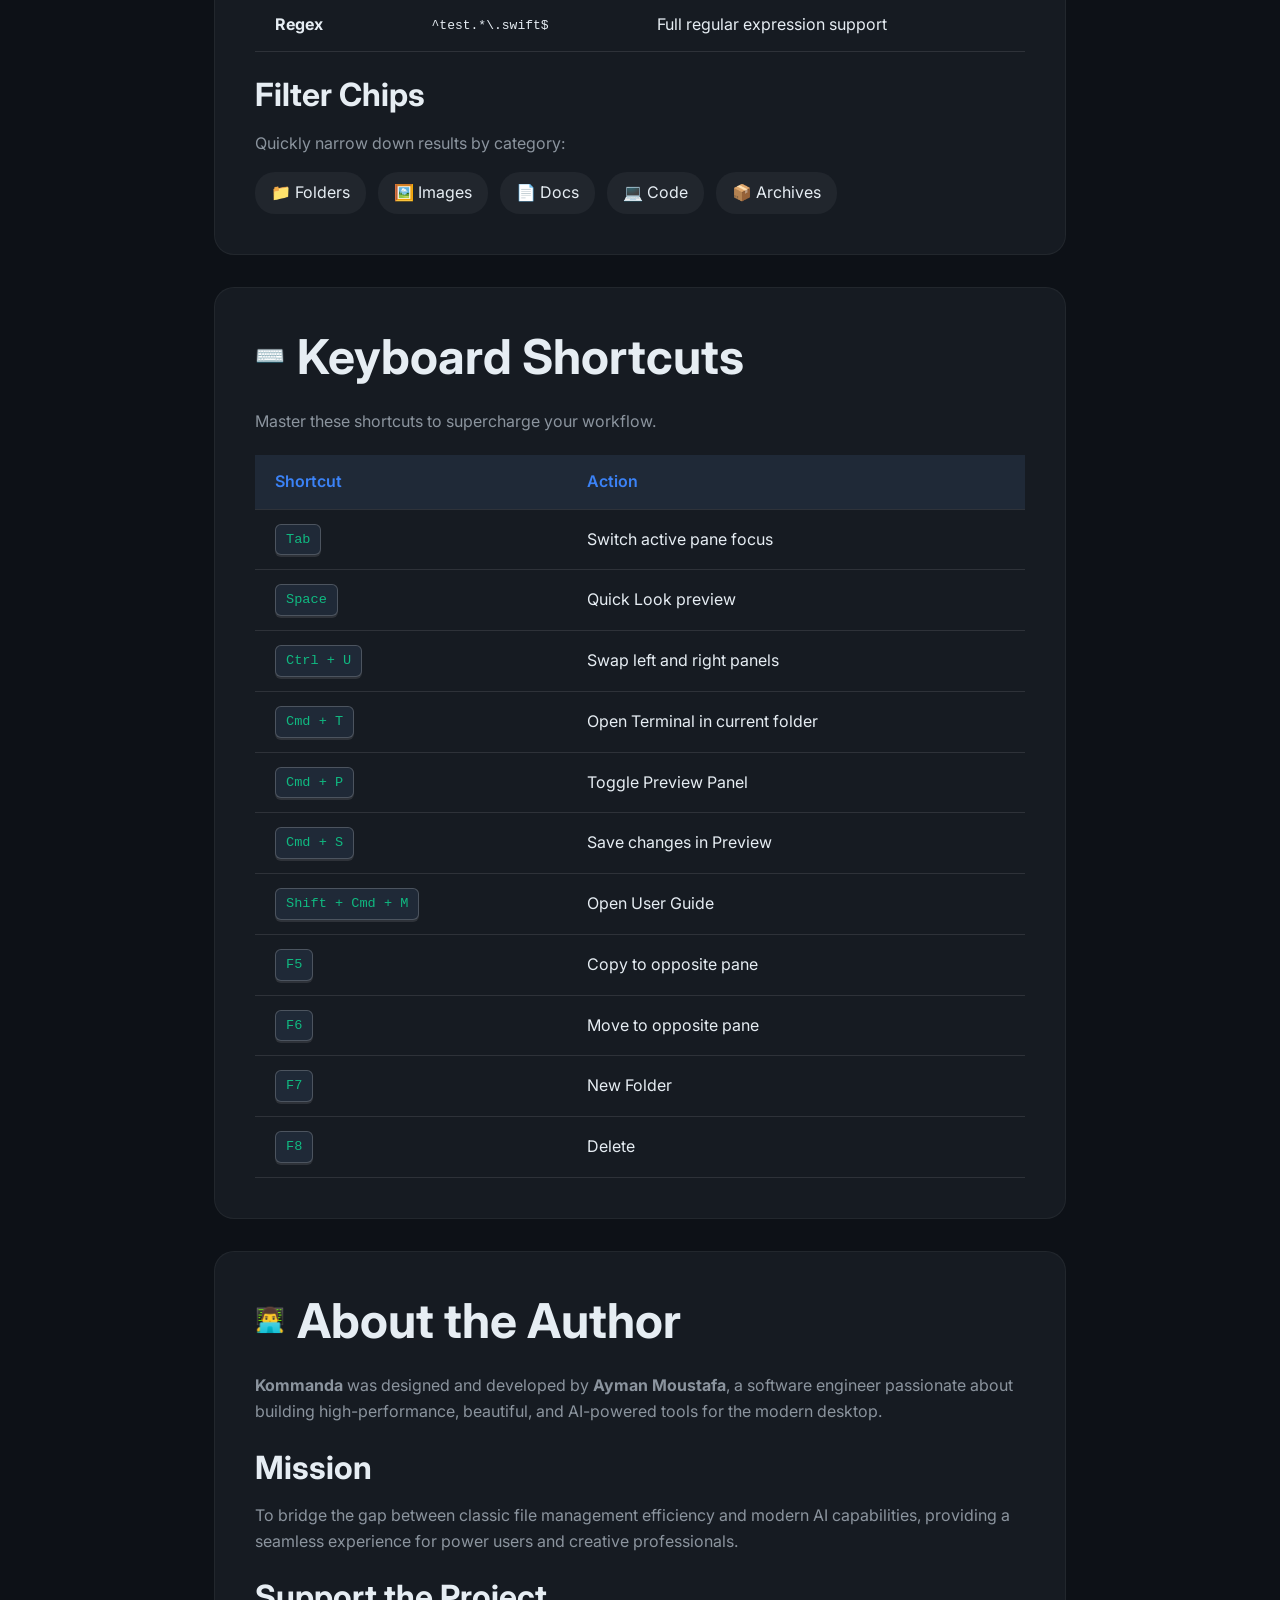
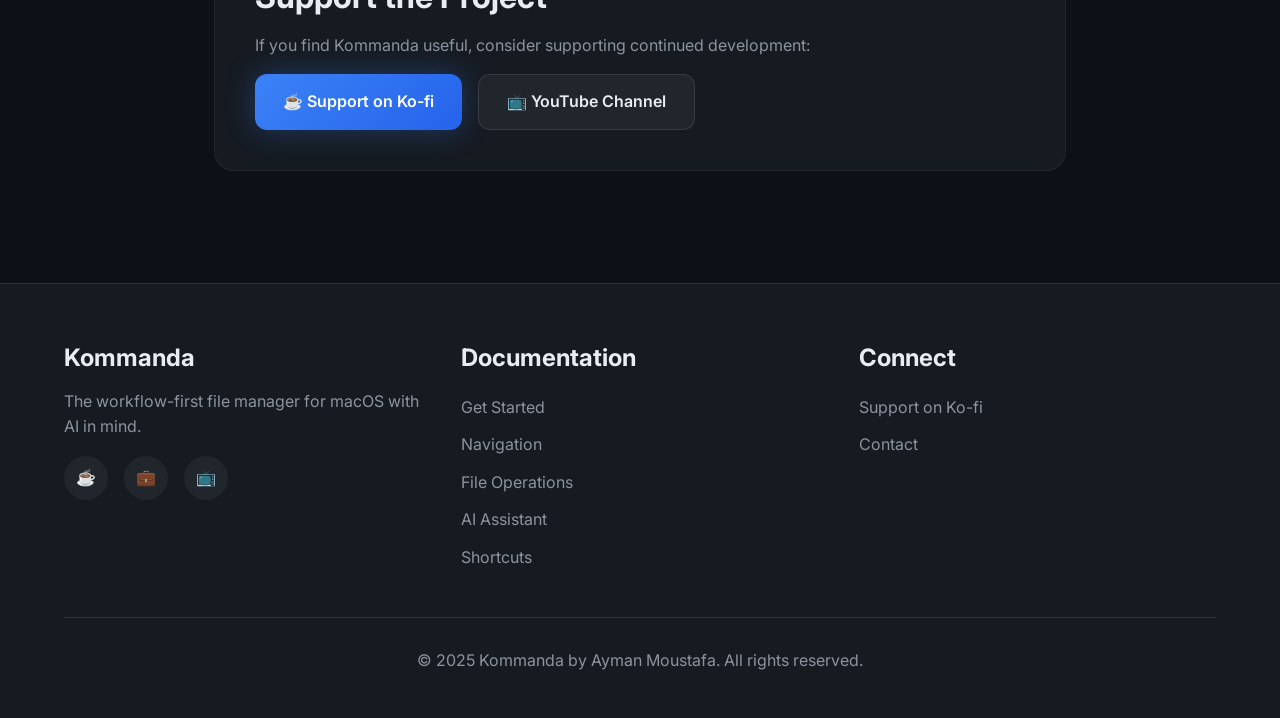
==== commit d535c93e: "Refine design: migrate to Premium Blue and Emerald green theme" ====
--- a/documentation.html
+++ b/documentation.html
@@ -2,6 +2,15 @@
 <html lang="en">
 
 <head>
+    <!-- Google tag (gtag.js) -->
+    <script async src="https://www.googletagmanager.com/gtag/js?id=G-MLNDBPCX4N"></script>
+    <script>
+        window.dataLayer = window.dataLayer || [];
+        function gtag() { dataLayer.push(arguments); }
+        gtag('js', new Date());
+
+        gtag('config', 'G-MLNDBPCX4N');
+    </script>
     <meta charset="UTF-8">
     <meta name="viewport" content="width=device-width, initial-scale=1.0">
     <title>Documentation – Kommanda File Manager</title>
@@ -32,7 +41,7 @@
     <!-- Docs Header -->
     <section class="section" style="padding-top: 80px; padding-bottom: 40px;">
         <div class="container">
-            <span class="badge badge-orange">User Guide</span>
+            <span class="badge badge-blue">User Guide</span>
             <h1 class="mt-4">Kommanda Documentation</h1>
             <p>Everything you need to master Kommanda's powerful features.</p>
         </div>
@@ -51,7 +60,8 @@
                 <h3 style="margin-top: 24px;">One Page, Two Panes</h3>
                 <p>The window is split into two independent <strong>Panes</strong> (Left & Right). The <strong>Active
                         Pane</strong> (highlighted) is the source for your actions, while most operations use the
-                    <strong>Inactive Pane</strong> as the destination folder.</p>
+                    <strong>Inactive Pane</strong> as the destination folder.
+                </p>
 
                 <img src="assets/images/macos/dual-pane-overview.png" alt="Kommanda Dual-Pane Interface">
 
@@ -66,8 +76,8 @@
                 </ol>
 
                 <div
-                    style="margin-top: 24px; padding: 20px; background: var(--bg-tertiary); border-radius: var(--radius-md); border-left: 4px solid var(--accent-orange);">
-                    <strong style="color: var(--accent-orange);">💡 Tip:</strong> If you like Kommanda, consider
+                    style="margin-top: 24px; padding: 20px; background: var(--bg-tertiary); border-radius: var(--radius-md); border-left: 4px solid var(--accent-blue);">
+                    <strong style="color: var(--accent-blue);">💡 Tip:</strong> If you like Kommanda, consider
                     supporting development on <a href="https://ko-fi.com/W7W61DDVO5" target="_blank">Ko-fi</a>!
                 </div>
             </div>
@@ -84,13 +94,14 @@
                             style="background: var(--bg-tertiary); padding: 2px 8px; border-radius: 4px;">..</code> row
                         to navigate to the parent folder.</li>
                     <li style="padding: 6px 0;"><strong>Recent Folders</strong>: Access your last 10 visited folders via
-                        <kbd class="kbd">Shift + Cmd + R</kbd></li>
+                        <kbd class="kbd">Shift + Cmd + R</kbd>
+                    </li>
                 </ul>
 
                 <h3 style="margin-top: 24px;">View Modes</h3>
                 <div style="display: grid; grid-template-columns: 1fr 1fr; gap: 16px; margin-top: 16px;">
                     <div style="background: var(--bg-card); padding: 20px; border-radius: var(--radius-md);">
-                        <h4 style="color: var(--accent-orange);">📋 List View</h4>
+                        <h4 style="color: var(--accent-blue);">📋 List View</h4>
                         <p style="margin: 0; font-size: 0.9rem;">Detailed information with sortable headers. Great for
                             seeing file sizes and dates.</p>
                     </div>
--- a/style.css
+++ b/style.css
@@ -1,6 +1,6 @@
 /* =========================================
    Kommanda Website - Design System
-   Dark Blue-Grey Theme with Orange/Green Accents
+   Dark Blue-Grey Theme with Blue/Green Accents
    ========================================= */
 
 /* Google Fonts */
@@ -20,13 +20,13 @@
     --text-secondary: #8b949e;
     --text-muted: #6e7681;
 
-    /* Accent Colors */
-    --accent-orange: #f97316;
-    --accent-orange-light: #fb923c;
-    --accent-orange-dark: #ea580c;
-    --accent-green: #22c55e;
-    --accent-green-light: #4ade80;
-    --accent-green-dark: #16a34a;
+    /* Accent Colors - Premium Blue */
+    --accent-blue: #3b82f6;
+    --accent-blue-light: #60a5fa;
+    --accent-blue-dark: #2563eb;
+    --accent-green: #10b981;
+    --accent-green-light: #34d399;
+    --accent-green-dark: #059669;
 
     /* Blue-Grey Tones */
     --blue-grey-100: #f1f5f9;
@@ -40,8 +40,8 @@
     --blue-grey-900: #0f172a;
 
     /* Gradients */
-    --gradient-orange: linear-gradient(135deg, #f97316 0%, #ea580c 100%);
-    --gradient-green: linear-gradient(135deg, #22c55e 0%, #16a34a 100%);
+    --gradient-blue: linear-gradient(135deg, #3b82f6 0%, #2563eb 100%);
+    --gradient-green: linear-gradient(135deg, #10b981 0%, #059669 100%);
     --gradient-hero: linear-gradient(135deg, #0d1117 0%, #1e293b 50%, #0f172a 100%);
     --gradient-card: linear-gradient(145deg, rgba(33, 38, 45, 0.9) 0%, rgba(22, 27, 34, 0.95) 100%);
 
@@ -49,8 +49,8 @@
     --shadow-sm: 0 2px 8px rgba(0, 0, 0, 0.3);
     --shadow-md: 0 4px 16px rgba(0, 0, 0, 0.4);
     --shadow-lg: 0 8px 32px rgba(0, 0, 0, 0.5);
-    --shadow-glow-orange: 0 0 30px rgba(249, 115, 22, 0.3);
-    --shadow-glow-green: 0 0 30px rgba(34, 197, 94, 0.3);
+    --shadow-glow-blue: 0 0 30px rgba(59, 130, 246, 0.3);
+    --shadow-glow-green: 0 0 30px rgba(16, 185, 129, 0.3);
 
     /* Border Radius */
     --radius-sm: 8px;
@@ -120,13 +120,13 @@
 }
 
 a {
-    color: var(--accent-orange);
+    color: var(--accent-blue);
     text-decoration: none;
     transition: var(--transition-fast);
 }
 
 a:hover {
-    color: var(--accent-orange-light);
+    color: var(--accent-blue-light);
 }
 
 /* Layout */
@@ -175,7 +175,7 @@
 .logo-text {
     font-size: 1.75rem;
     font-weight: 800;
-    background: var(--gradient-orange);
+    background: var(--gradient-blue);
     -webkit-background-clip: text;
     -webkit-text-fill-color: transparent;
     background-clip: text;
@@ -203,7 +203,7 @@
 }
 
 nav a.active {
-    background: var(--gradient-orange);
+    background: var(--gradient-blue);
     color: white;
 }
 
@@ -224,7 +224,7 @@
     right: -20%;
     width: 60%;
     height: 150%;
-    background: radial-gradient(ellipse, rgba(249, 115, 22, 0.15) 0%, transparent 70%);
+    background: radial-gradient(ellipse, rgba(59, 130, 246, 0.15) 0%, transparent 70%);
     pointer-events: none;
 }
 
@@ -253,7 +253,7 @@
 }
 
 .hero-text h1 span {
-    background: var(--gradient-orange);
+    background: var(--gradient-blue);
     -webkit-background-clip: text;
     -webkit-text-fill-color: transparent;
     background-clip: text;
@@ -272,13 +272,13 @@
 .hero-image img {
     width: 100%;
     border-radius: var(--radius-lg);
-    box-shadow: var(--shadow-lg), var(--shadow-glow-orange);
+    box-shadow: var(--shadow-lg), var(--shadow-glow-blue);
     transition: var(--transition-slow);
 }
 
 .hero-image:hover img {
     transform: translateY(-8px) scale(1.02);
-    box-shadow: 0 20px 60px rgba(249, 115, 22, 0.4);
+    box-shadow: 0 20px 60px rgba(59, 130, 246, 0.4);
 }
 
 /* App Icon */
@@ -286,7 +286,7 @@
     width: 140px;
     height: 140px;
     border-radius: 32px;
-    box-shadow: var(--shadow-lg), var(--shadow-glow-orange);
+    box-shadow: var(--shadow-lg), var(--shadow-glow-blue);
     transition: var(--transition-normal);
     margin-bottom: 24px;
 }
@@ -311,14 +311,14 @@
 }
 
 .btn-primary {
-    background: var(--gradient-orange);
+    background: var(--gradient-blue);
     color: white;
-    box-shadow: var(--shadow-glow-orange);
+    box-shadow: var(--shadow-glow-blue);
 }
 
 .btn-primary:hover {
     transform: translateY(-3px);
-    box-shadow: 0 12px 40px rgba(249, 115, 22, 0.5);
+    box-shadow: 0 12px 40px rgba(59, 130, 246, 0.5);
     color: white;
 }
 
@@ -376,14 +376,14 @@
     left: 0;
     width: 100%;
     height: 3px;
-    background: var(--gradient-orange);
+    background: var(--gradient-blue);
     opacity: 0;
     transition: var(--transition-normal);
 }
 
 .feature-card:hover {
     transform: translateY(-8px);
-    border-color: rgba(249, 115, 22, 0.3);
+    border-color: rgba(59, 130, 246, 0.3);
     box-shadow: var(--shadow-lg);
 }
 
@@ -395,7 +395,7 @@
     width: 56px;
     height: 56px;
     border-radius: var(--radius-md);
-    background: var(--gradient-orange);
+    background: var(--gradient-blue);
     display: flex;
     align-items: center;
     justify-content: center;
@@ -507,11 +507,11 @@
 .shortcuts-table th {
     background: var(--bg-tertiary);
     font-weight: 600;
-    color: var(--accent-orange);
+    color: var(--accent-blue);
 }
 
 .shortcuts-table tr:hover {
-    background: rgba(249, 115, 22, 0.05);
+    background: rgba(59, 130, 246, 0.05);
 }
 
 .kbd {
@@ -552,7 +552,7 @@
 }
 
 .footer-section a:hover {
-    color: var(--accent-orange);
+    color: var(--accent-blue);
 }
 
 .footer-bottom {
@@ -580,7 +580,7 @@
 }
 
 .social-links a:hover {
-    background: var(--accent-orange);
+    background: var(--accent-blue);
     transform: translateY(-3px);
 }
 
@@ -595,9 +595,9 @@
     letter-spacing: 0.5px;
 }
 
-.badge-orange {
-    background: rgba(249, 115, 22, 0.2);
-    color: var(--accent-orange);
+.badge-blue {
+    background: rgba(59, 130, 246, 0.2);
+    color: var(--accent-blue);
 }
 
 .badge-green {
@@ -856,8 +856,8 @@
     text-align: center;
 }
 
-.text-orange {
-    color: var(--accent-orange);
+.text-blue {
+    color: var(--accent-blue);
 }
 
 .text-green {
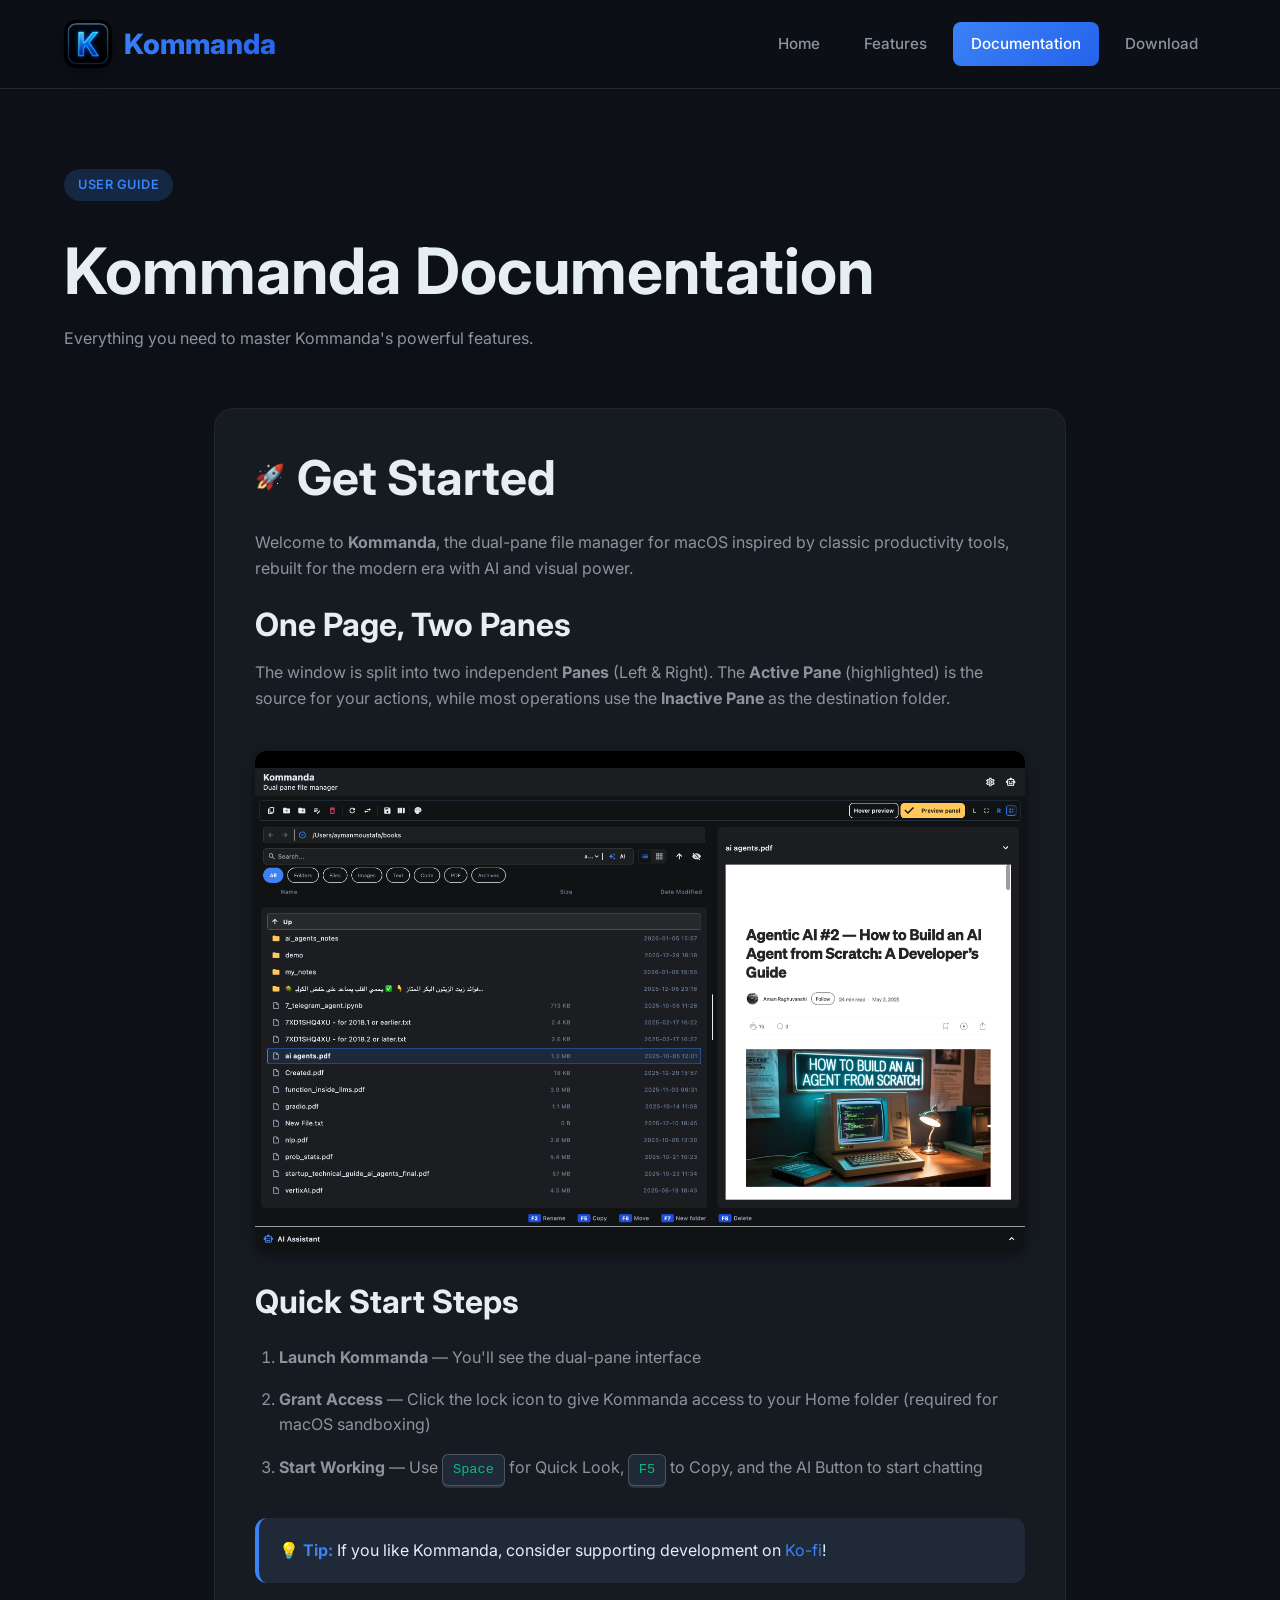
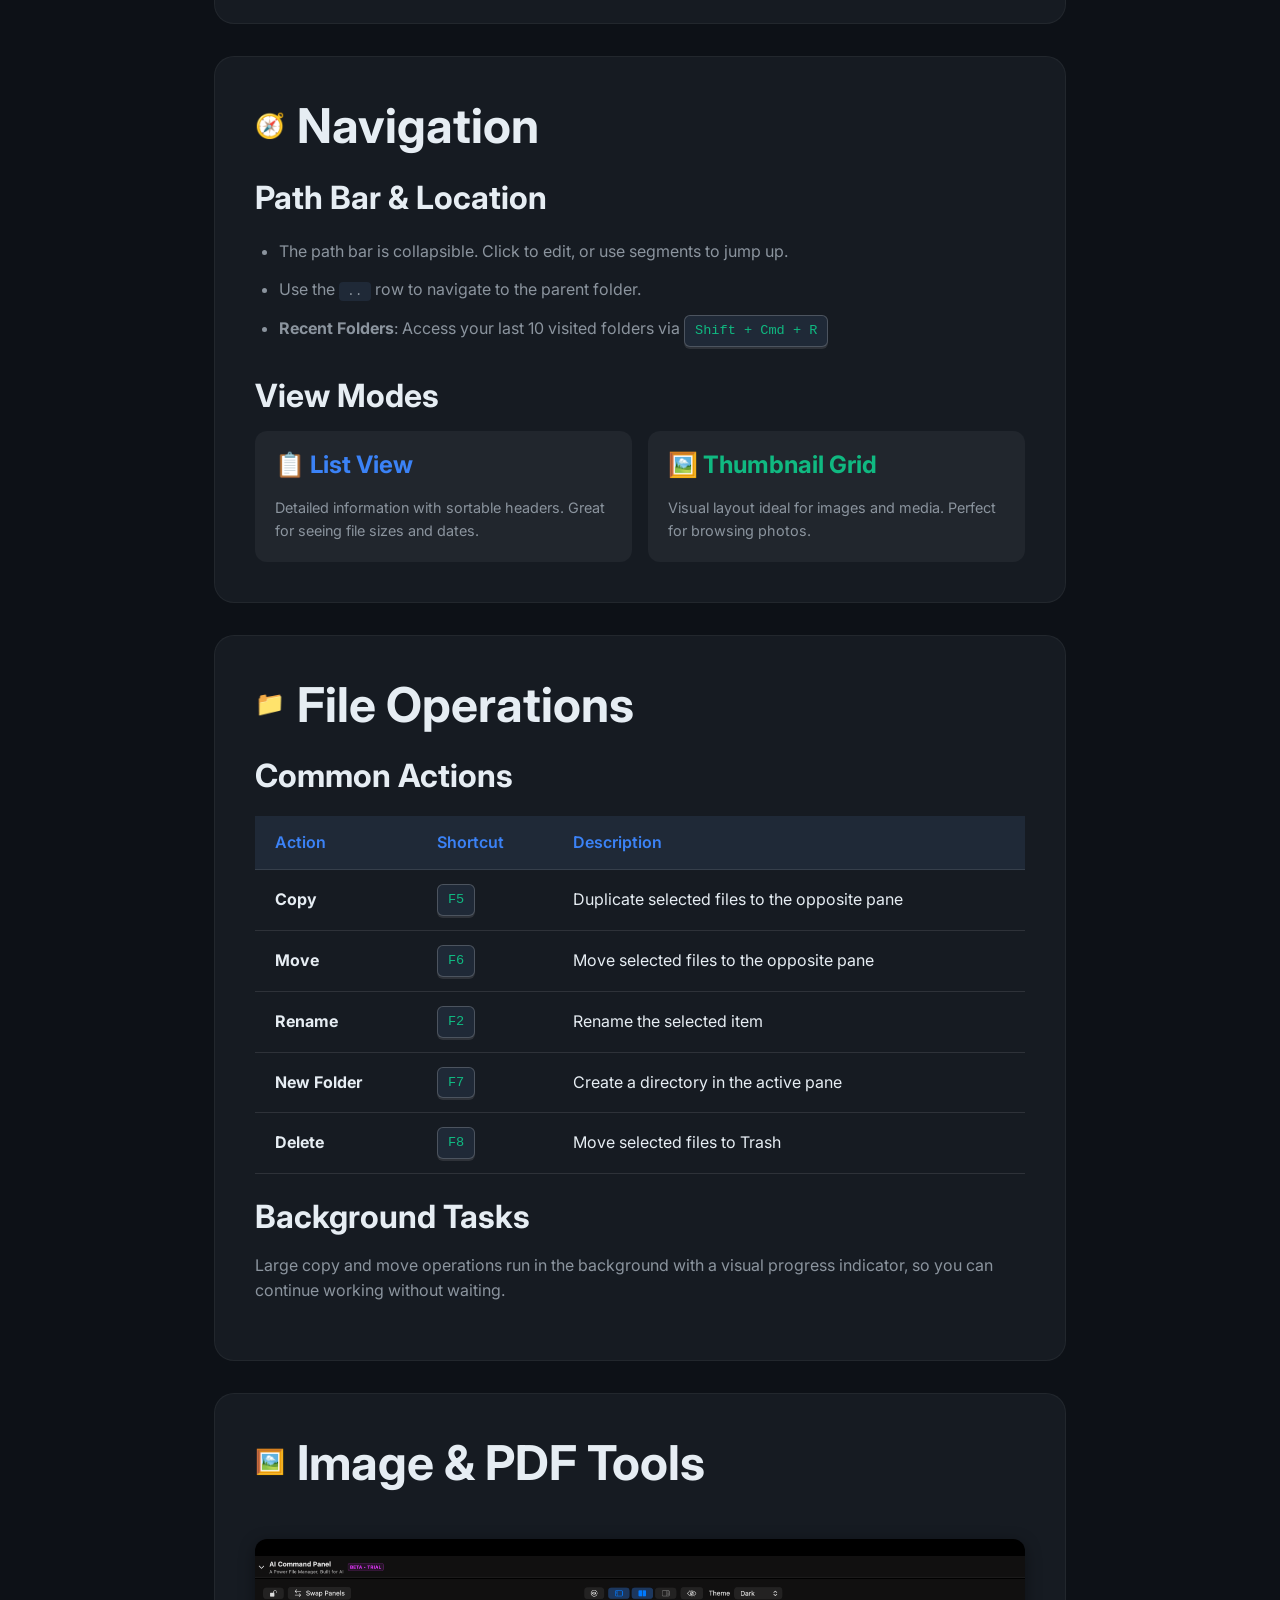
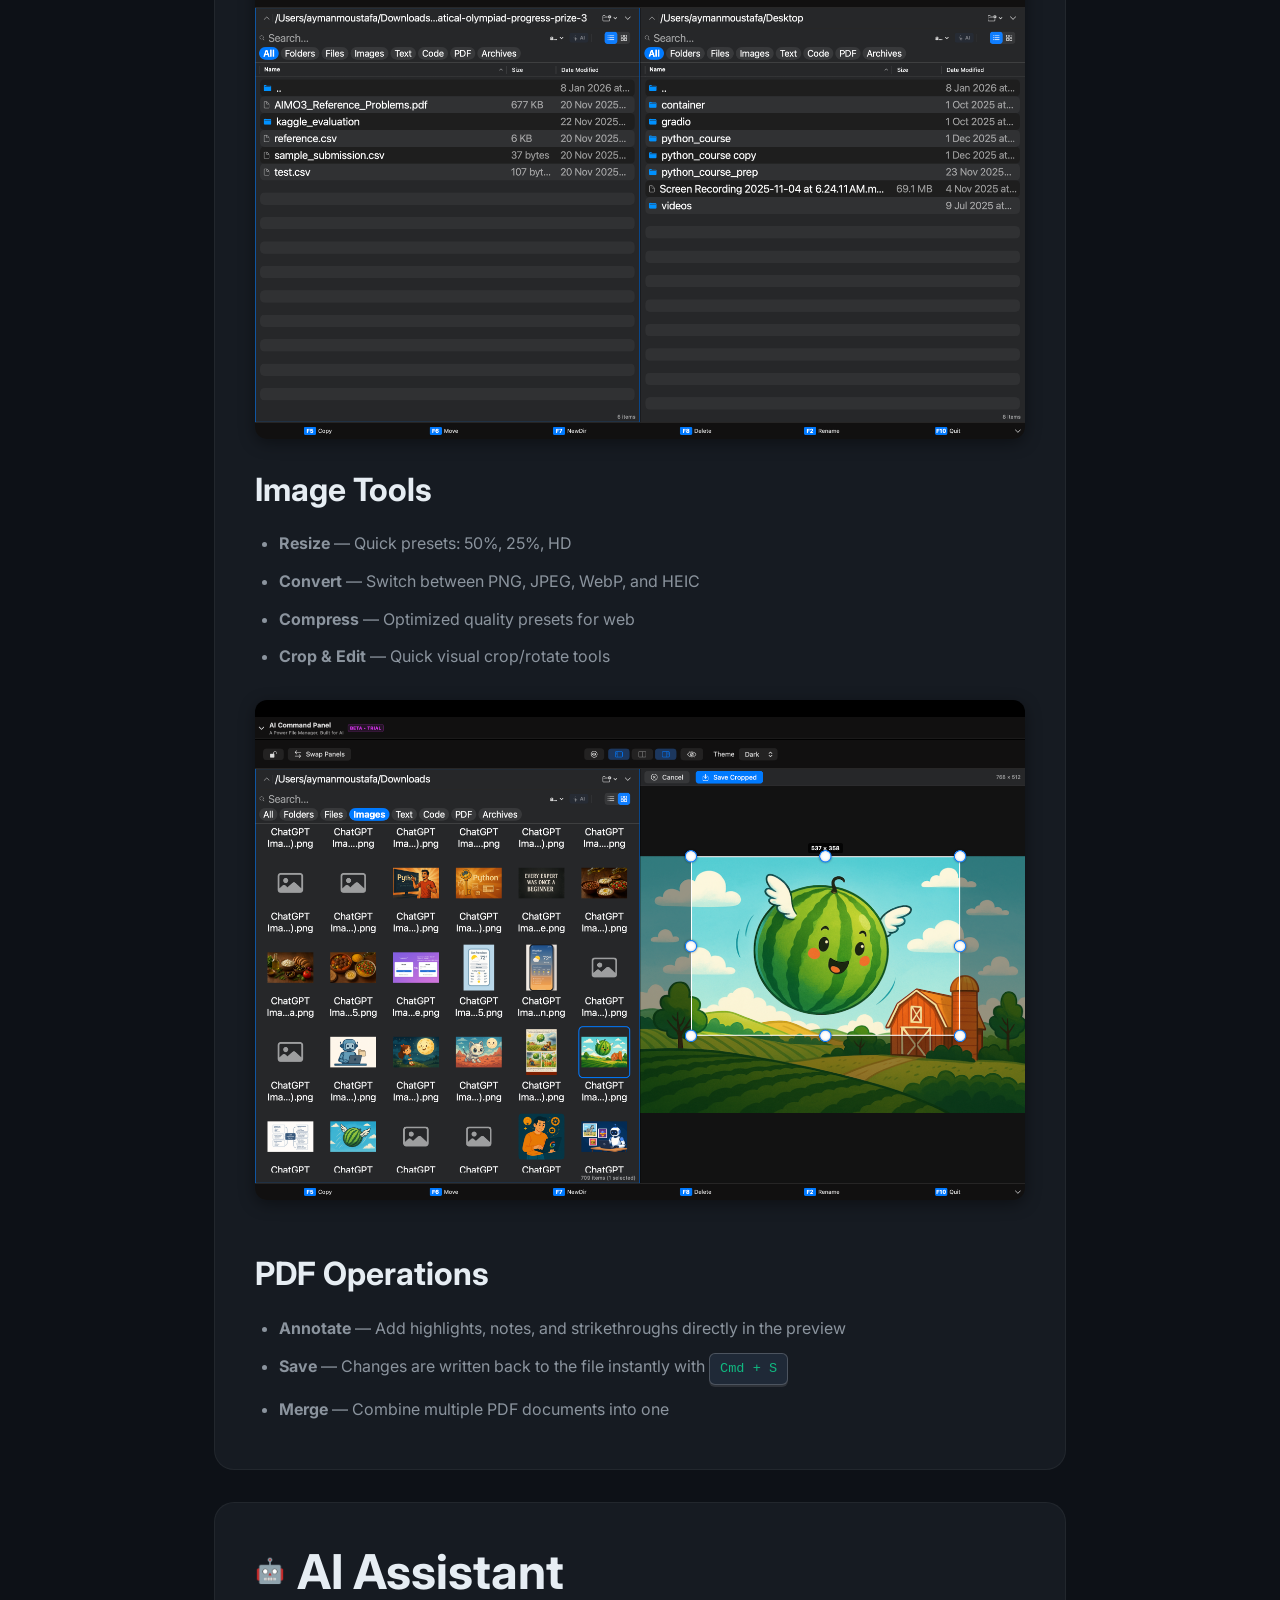
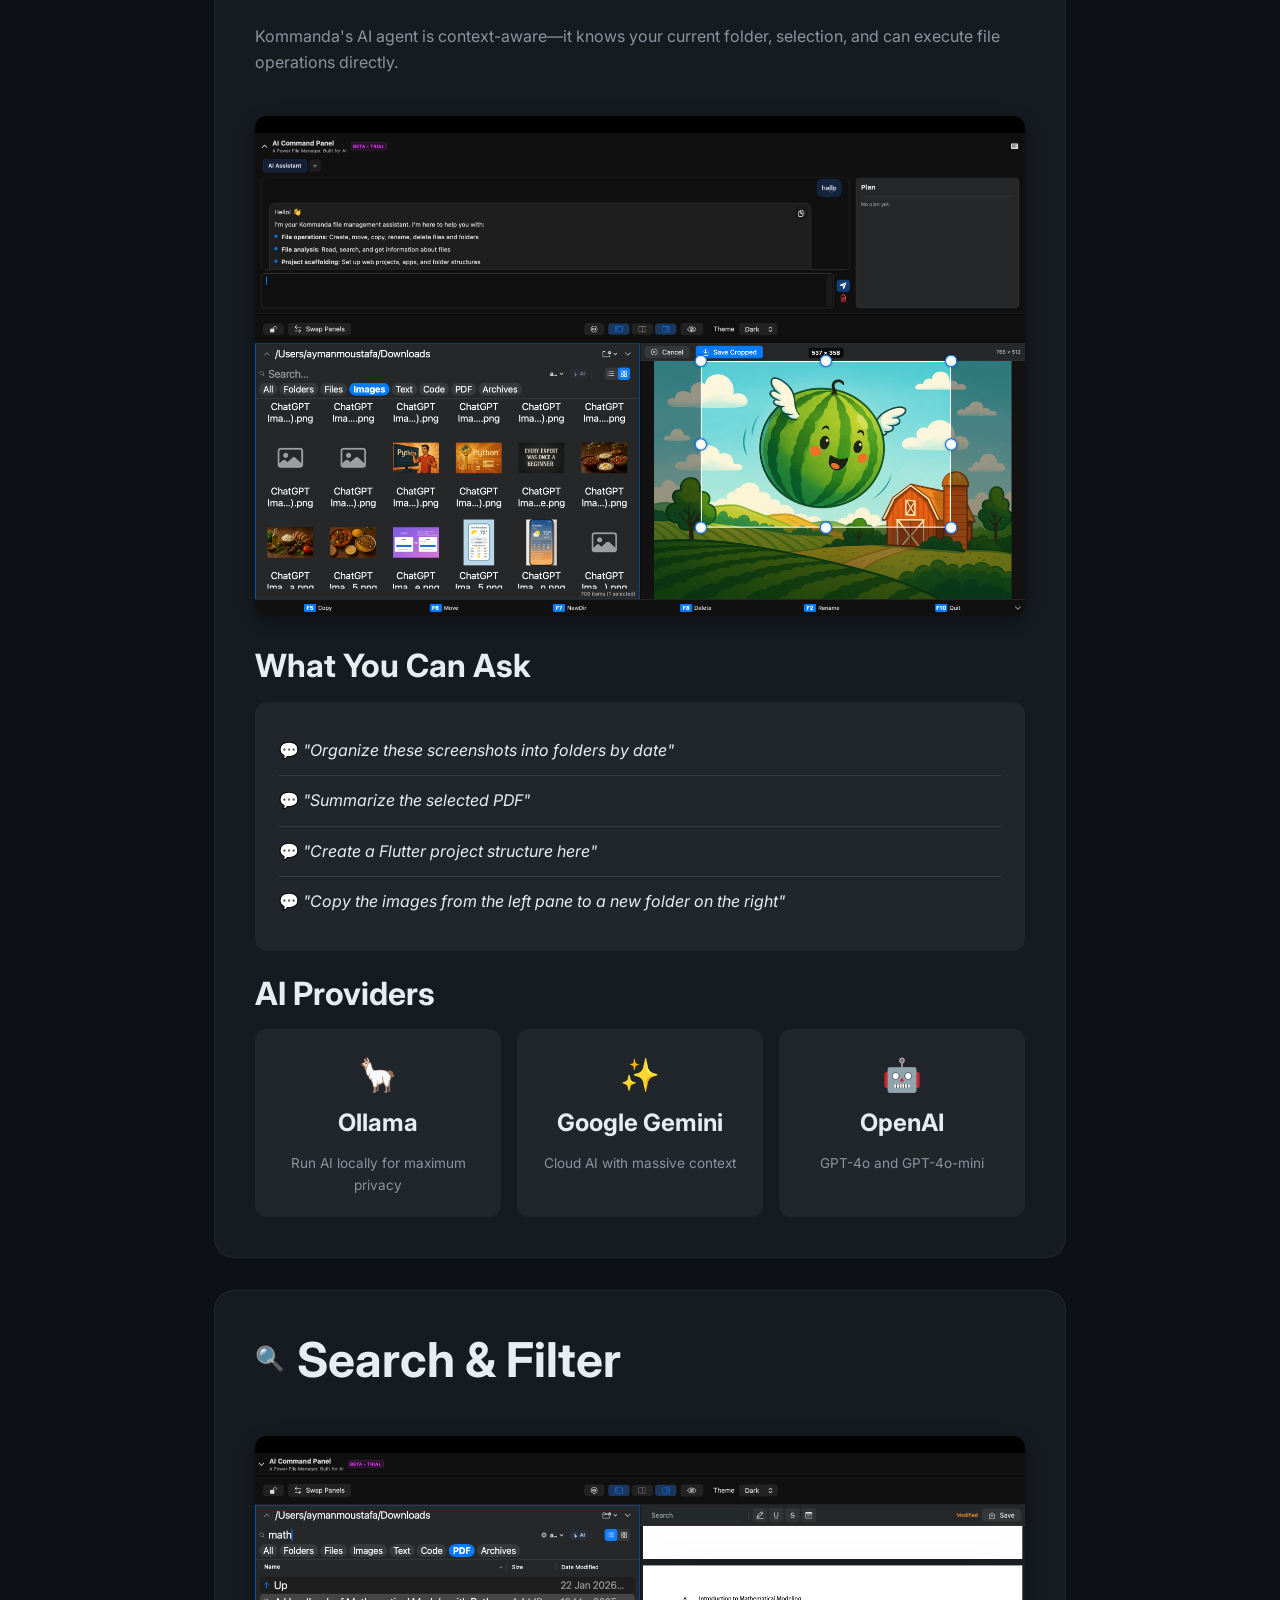
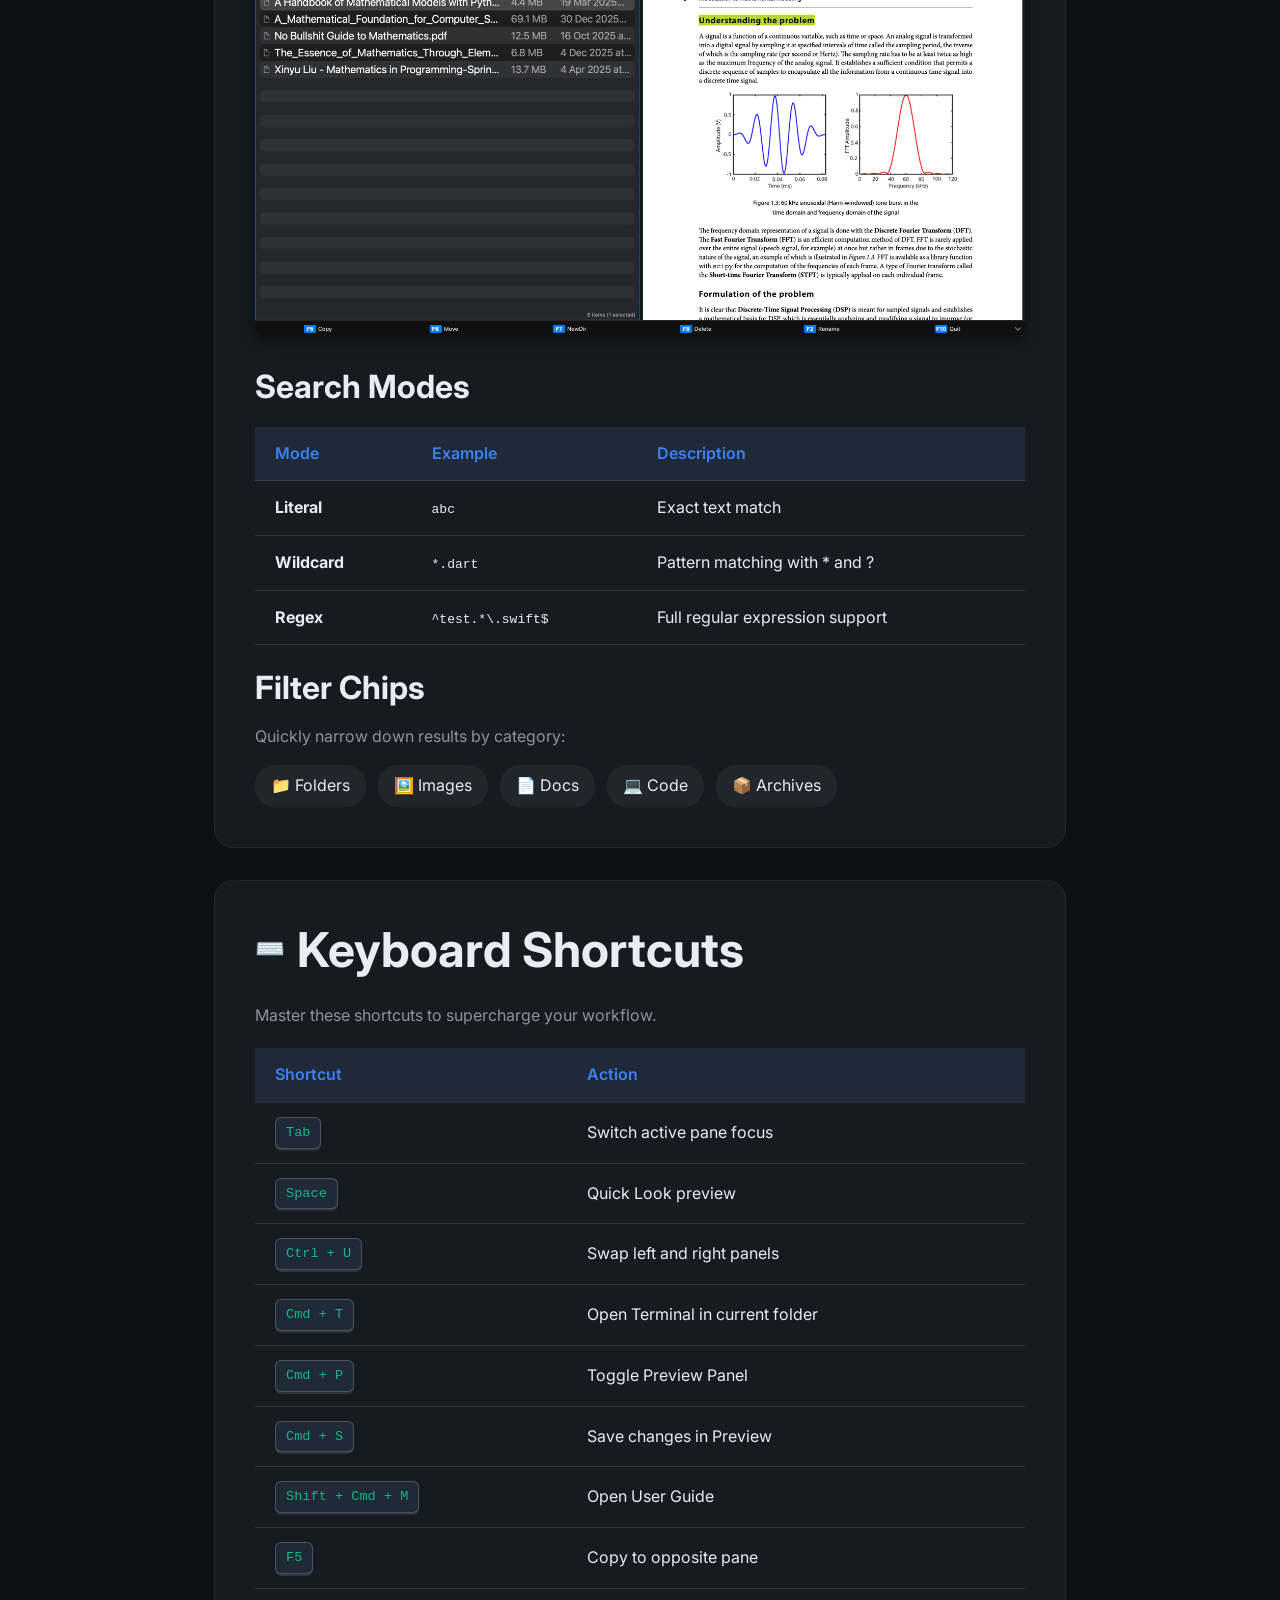
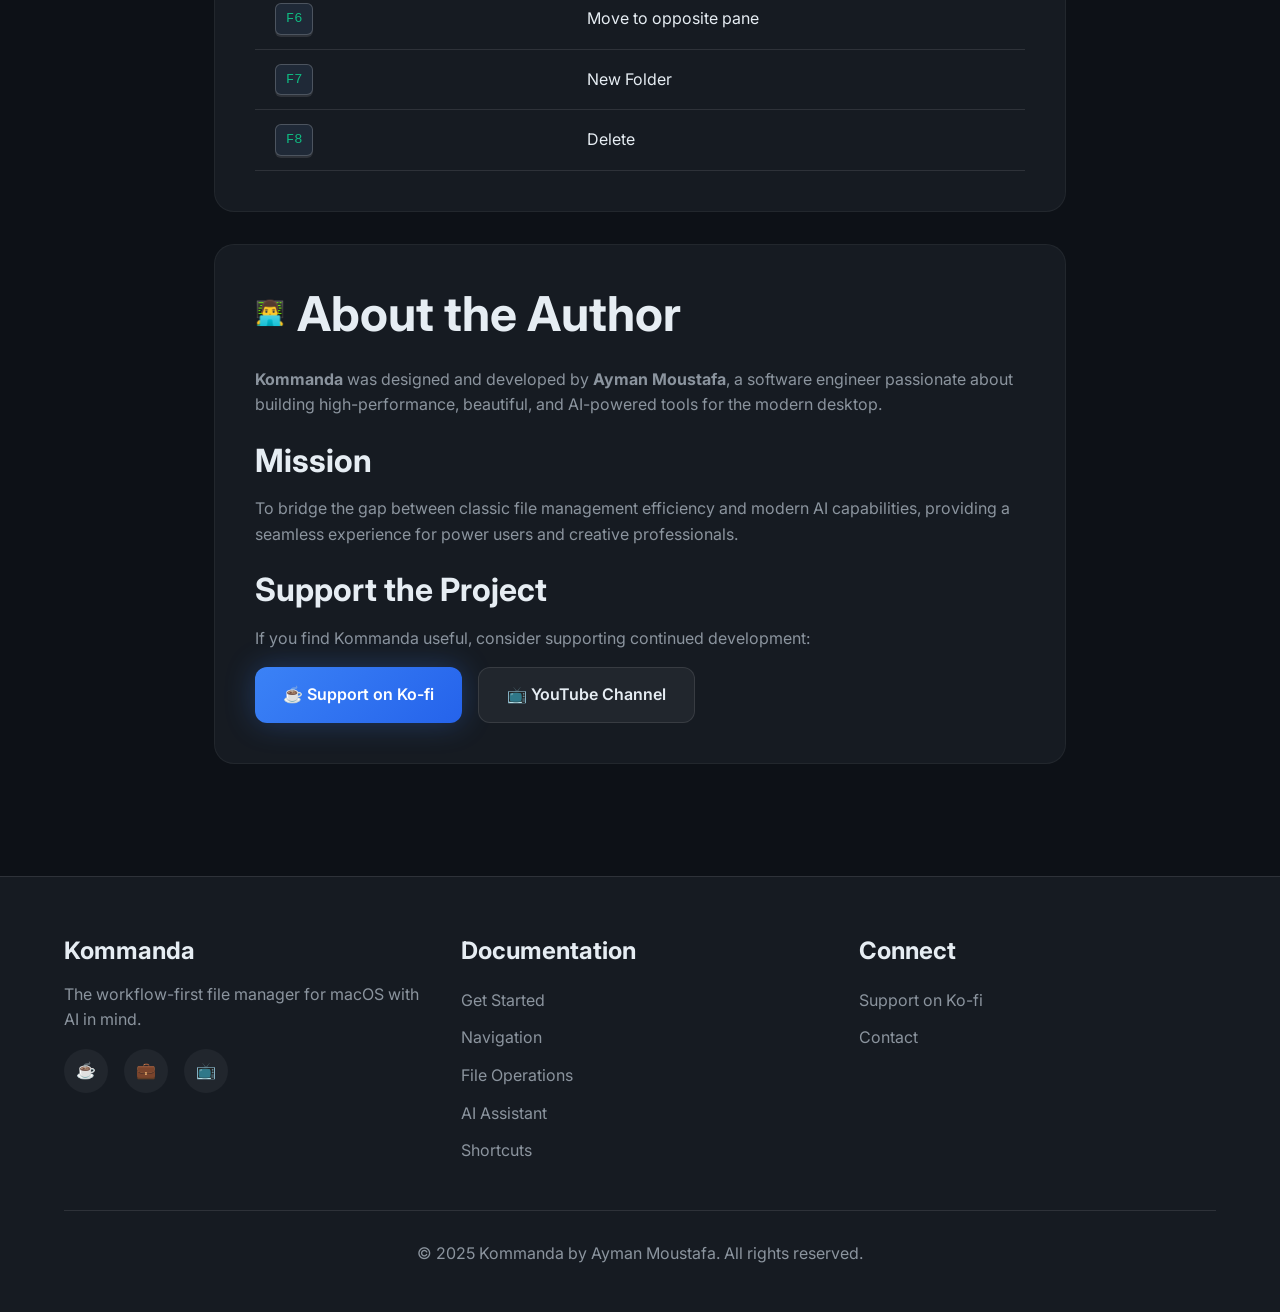
==== commit 9e4f525b: "Rename assets to descriptive names and update HTML references" ====
--- a/documentation.html
+++ b/documentation.html
@@ -171,7 +171,10 @@
                     <li style="padding: 6px 0;"><strong>Resize</strong> — Quick presets: 50%, 25%, HD</li>
                     <li style="padding: 6px 0;"><strong>Convert</strong> — Switch between PNG, JPEG, WebP, and HEIC</li>
                     <li style="padding: 6px 0;"><strong>Compress</strong> — Optimized quality presets for web</li>
+                    <li style="padding: 6px 0;"><strong>Crop & Edit</strong> — Quick visual crop/rotate tools</li>
                 </ul>
+
+                <img src="assets/images/macos/image-editor-crop.png" alt="Image Cropping and Editing in Kommanda">
 
                 <h3 style="margin-top: 24px;">PDF Operations</h3>
                 <ul style="color: var(--text-secondary); padding-left: 24px;">
@@ -189,7 +192,7 @@
                 <p>Kommanda's AI agent is context-aware—it knows your current folder, selection, and can execute file
                     operations directly.</p>
 
-                <img src="assets/images/macos/ai-chat-panel.png" alt="AI Assistant Panel">
+                <img src="assets/images/macos/ai-assistant-chat.png" alt="AI Assistant Panel">
 
                 <h3>What You Can Ask</h3>
                 <div
@@ -238,7 +241,7 @@
             <div class="docs-section" id="search-filter">
                 <h2><span>🔍</span> Search & Filter</h2>
 
-                <img src="assets/images/macos/search-filter.png" alt="Search and Filter Interface">
+                <img src="assets/images/macos/search-results-math.png" alt="Search and Filter Interface">
 
                 <h3>Search Modes</h3>
                 <table class="shortcuts-table">
